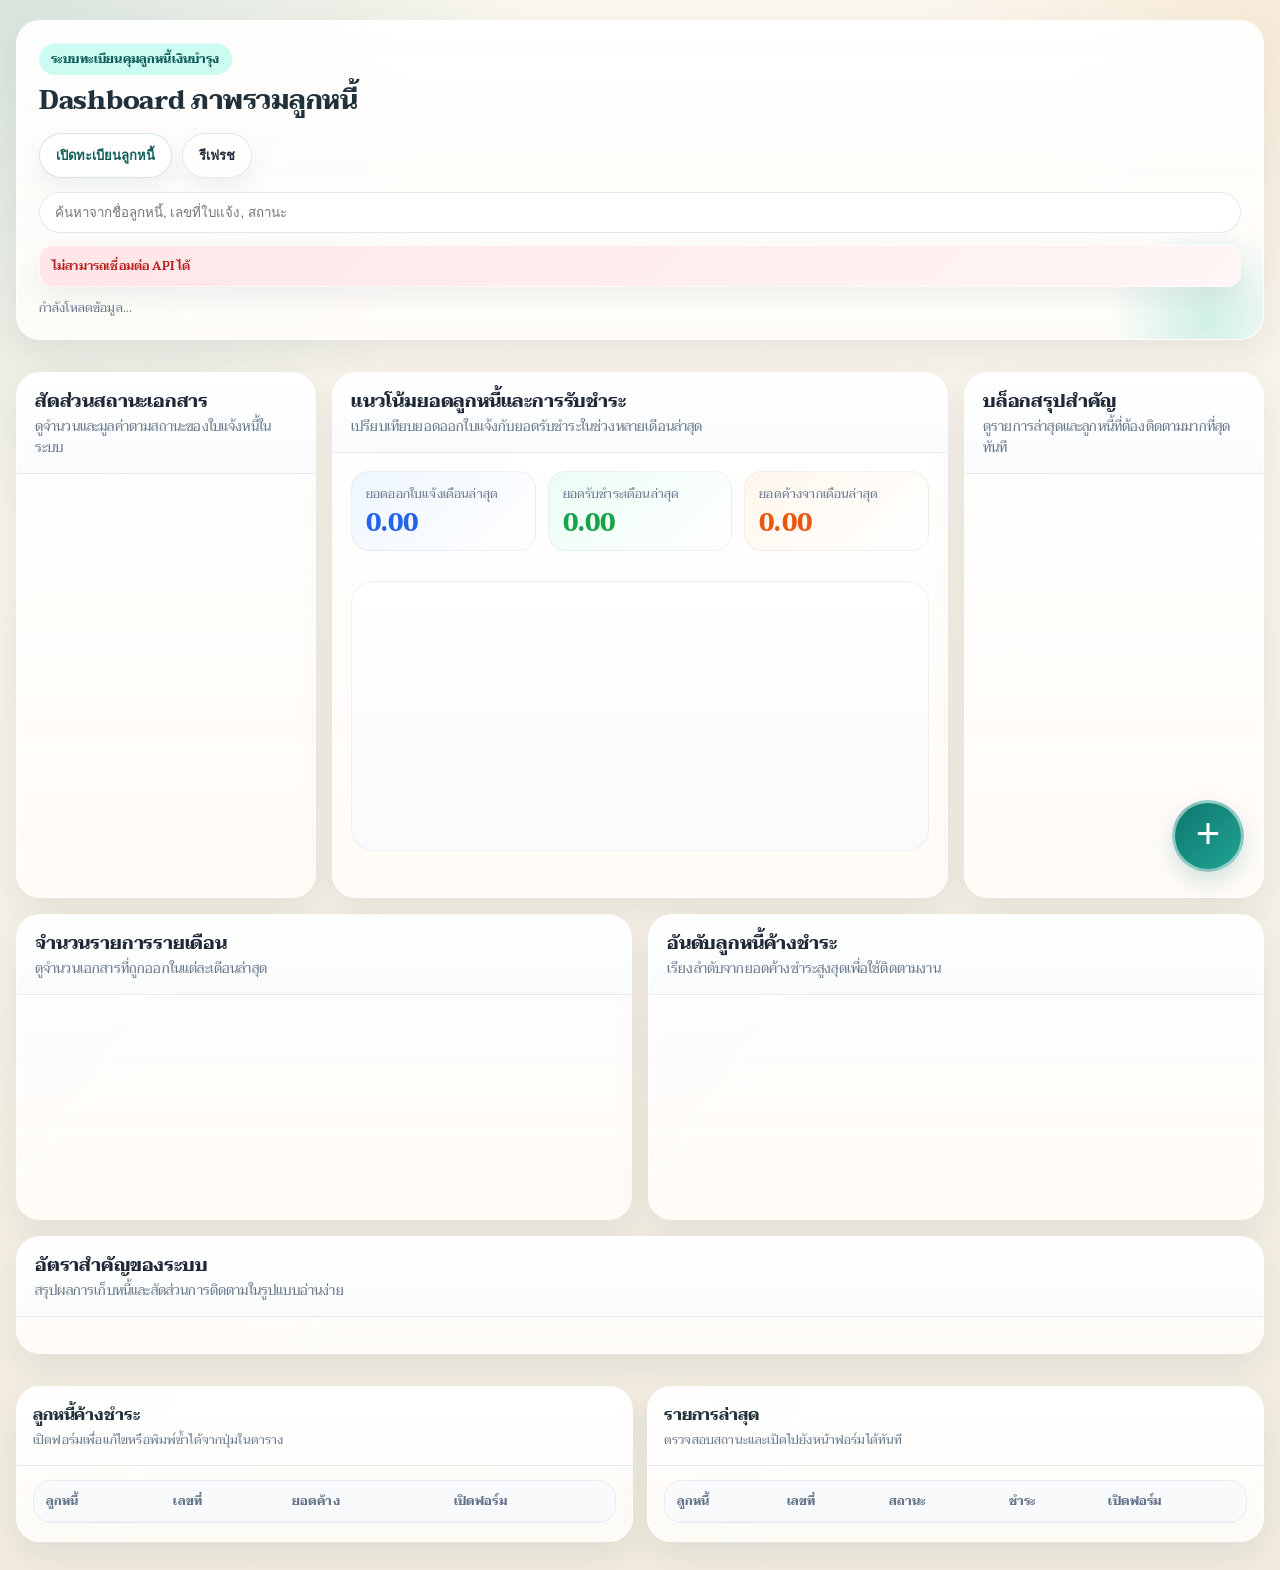
==== Dashboard.html @ 3707b223 "+" ====
<!DOCTYPE html>
<html>
  <head>
    <base target="_top" />
    <style>
      @import url('https://fonts.googleapis.com/css2?family=Taviraj:wght@400;500;600;700&display=swap');

      :root {
        --page-bg: #f6f1e8;
        --surface: rgba(255, 252, 247, 0.95);
        --line: rgba(148, 163, 184, 0.22);
        --text: #1f2937;
        --muted: #64748b;
        --brand: #0f766e;
        --brand-strong: #115e59;
        --brand-soft: #ccfbf1;
        --warn: #c2410c;
        --warn-soft: #ffedd5;
        --ok: #15803d;
        --ok-soft: #dcfce7;
        --danger: #b91c1c;
        --danger-soft: #fee2e2;
        --violet-soft: #ede9fe;
        --shadow: 0 18px 36px rgba(148, 163, 184, 0.16);
      }

      * { box-sizing: border-box; }

      body {
        margin: 0;
        color: var(--text);
        font-family: "Taviraj", serif;
        background:
          radial-gradient(circle at top left, rgba(20, 184, 166, 0.14), transparent 28%),
          radial-gradient(circle at top right, rgba(249, 115, 22, 0.1), transparent 22%),
          linear-gradient(180deg, #f8f5ef 0%, #f4efe6 100%);
      }

      .page {
        padding: 20px 16px 28px;
      }

      .hero,
      .panel,
      .card {
        border-radius: 24px;
        border: 1px solid rgba(255, 255, 255, 0.7);
        background: var(--surface);
        box-shadow: var(--shadow);
      }

      .hero {
        position: relative;
        overflow: hidden;
        padding: 22px;
        background:
          linear-gradient(135deg, rgba(255, 255, 255, 0.94), rgba(247, 250, 252, 0.86)),
          linear-gradient(135deg, rgba(15, 118, 110, 0.08), rgba(194, 65, 12, 0.08));
      }

      .hero::after {
        content: "";
        position: absolute;
        right: -44px;
        bottom: -80px;
        width: 200px;
        height: 200px;
        border-radius: 50%;
        background: radial-gradient(circle, rgba(20, 184, 166, 0.2), transparent 70%);
        pointer-events: none;
      }

      .eyebrow {
        display: inline-flex;
        align-items: center;
        padding: 7px 12px;
        border-radius: 999px;
        background: var(--brand-soft);
        color: var(--brand-strong);
        font-size: 12px;
        font-weight: 700;
      }

      h1 {
        margin: 12px 0 8px;
        font-size: 26px;
        line-height: 1.08;
      }

      .hero p,
      .panel-sub,
      .updated-at,
      .empty,
      .row-sub {
        color: var(--muted);
      }

      .hero p {
        margin: 0;
        max-width: 680px;
        font-size: 13px;
        line-height: 1.6;
      }

      .hero-actions {
        display: flex;
        flex-wrap: wrap;
        gap: 10px;
        margin-top: 18px;
      }

      .button {
        appearance: none;
        border: 0;
        border-radius: 999px;
        padding: 11px 16px;
        font-size: 13px;
        font-weight: 700;
        cursor: pointer;
      }

      .button.primary {
        color: #ffffff;
        background: linear-gradient(135deg, var(--brand), #14b8a6);
      }

      .button.secondary {
        color: var(--brand-strong);
        background: #ffffff;
        border: 1px solid rgba(15, 118, 110, 0.18);
      }

      .button.ghost {
        color: var(--text);
        background: rgba(255, 255, 255, 0.58);
        border: 1px solid rgba(148, 163, 184, 0.24);
      }

      .fab-create {
        position: fixed;
        right: 36px;
        bottom: 28px;
        z-index: 2000;
        width: 72px;
        height: 72px;
        display: inline-flex;
        align-items: center;
        justify-content: center;
        border: 0;
        border-radius: 999px;
        background: linear-gradient(135deg, var(--brand), #14b8a6);
        color: #ffffff;
        box-shadow: 0 20px 36px rgba(15, 118, 110, 0.28);
        cursor: pointer;
        transition: transform 0.16s ease, box-shadow 0.16s ease, opacity 0.16s ease;
      }

      .fab-create:hover {
        transform: translateY(-2px) scale(1.02);
        box-shadow: 0 24px 42px rgba(15, 118, 110, 0.32);
      }

      .fab-create:disabled {
        opacity: 0.6;
        cursor: not-allowed;
        transform: none;
      }

      .fab-create .plus {
        font-size: 42px;
        line-height: 1;
        font-weight: 400;
        transform: translateY(-2px);
      }

      .search {
        width: 100%;
        margin-top: 14px;
        border: 1px solid rgba(148, 163, 184, 0.22);
        border-radius: 999px;
        background: rgba(255, 255, 255, 0.82);
        color: var(--text);
        padding: 12px 15px;
        outline: none;
      }

      .notice,
      .error,
      .updated-at {
        margin-top: 12px;
        font-size: 12px;
      }

      .notice,
      .error {
        display: none;
        padding: 11px 12px;
        border-radius: 14px;
        font-weight: 600;
      }

      .notice {
        background: var(--brand-soft);
        color: var(--brand-strong);
      }

      .error {
        background: var(--danger-soft);
        color: var(--danger);
      }

      .cards {
        display: grid;
        grid-template-columns: repeat(2, minmax(0, 1fr));
        gap: 12px;
        margin-top: 14px;
      }

      .card {
        padding: 14px;
      }

      .dashboard-card {
        position: relative;
        overflow: hidden;
        padding: 18px;
        border: 1px solid rgba(255, 255, 255, 0.76);
        min-height: 148px;
      }

      .dashboard-card > * {
        position: relative;
        z-index: 1;
      }

      .dashboard-card-head {
        display: flex;
        justify-content: space-between;
        align-items: flex-start;
        gap: 12px;
      }

      .dashboard-card-label {
        font-size: 15px;
        font-weight: 700;
        letter-spacing: 0.01em;
        color: #2d4353;
        word-break: break-word;
      }

      .dashboard-card-value {
        margin-top: 10px;
        font-size: 30px;
        font-weight: 700;
        line-height: 1;
      }

      .dashboard-card-note {
        margin-top: 12px;
        font-size: 12px;
        line-height: 1.6;
        color: #5f7283;
        word-break: break-word;
      }

      .dashboard-card-icon,
      .dashboard-meta-icon {
        flex: 0 0 auto;
        display: inline-flex;
        align-items: center;
        justify-content: center;
      }

      .dashboard-card-icon {
        width: auto;
        height: auto;
        border: 0;
        border-radius: 0;
        background: none !important;
        box-shadow: none;
        opacity: 0.96;
      }

      .dashboard-card-icon svg,
      .dashboard-meta-icon svg {
        width: 30px;
        height: 30px;
      }

      .dashboard-card.debt {
        background: linear-gradient(145deg, rgba(232, 241, 255, 0.98), rgba(255, 255, 255, 0.95));
        color: #20313b;
      }

      .dashboard-card.debt .dashboard-card-label,
      .dashboard-card.debt .dashboard-card-note {
        color: #4e6880;
      }

      .dashboard-card.debt .dashboard-card-value,
      .dashboard-card.debt .dashboard-card-icon {
        color: #2563eb;
      }

      .dashboard-card.paid {
        background: linear-gradient(145deg, rgba(219, 252, 231, 0.98), rgba(255, 255, 255, 0.95));
        color: #20313b;
      }

      .dashboard-card.paid .dashboard-card-label,
      .dashboard-card.paid .dashboard-card-note {
        color: #4e6d59;
      }

      .dashboard-card.paid .dashboard-card-value,
      .dashboard-card.paid .dashboard-card-icon {
        color: #16a34a;
      }

      .dashboard-card.outstanding {
        background: linear-gradient(145deg, rgba(255, 237, 213, 0.98), rgba(255, 255, 255, 0.95));
        color: #20313b;
      }

      .dashboard-card.outstanding .dashboard-card-label,
      .dashboard-card.outstanding .dashboard-card-note {
        color: #7a6046;
      }

      .dashboard-card.outstanding .dashboard-card-value,
      .dashboard-card.outstanding .dashboard-card-icon {
        color: #ea580c;
      }

      .dashboard-card.usage {
        background: linear-gradient(145deg, rgba(237, 233, 254, 0.98), rgba(255, 255, 255, 0.95));
        color: #20313b;
      }

      .dashboard-card.usage .dashboard-card-label,
      .dashboard-card.usage .dashboard-card-note {
        color: #645d88;
      }

      .dashboard-card.usage .dashboard-card-value,
      .dashboard-card.usage .dashboard-card-icon {
        color: #7c3aed;
      }

      .label {
        font-size: 12px;
        color: var(--muted);
      }

      .value {
        margin-top: 8px;
        font-size: 21px;
        font-weight: 700;
      }

      .panel {
        margin-top: 14px;
        overflow: hidden;
      }

      .panel-header {
        display: flex;
        justify-content: space-between;
        align-items: flex-start;
        gap: 12px;
        padding: 16px;
        border-bottom: 1px solid var(--line);
        background: rgba(255, 255, 255, 0.55);
      }

      .panel-header > div {
        min-width: 0;
      }

      .panel-title {
        font-size: 16px;
        font-weight: 700;
      }

      .panel-sub {
        margin-top: 4px;
        font-size: 12px;
      }

      .panel-body {
        padding: 14px 16px 18px;
      }

      .progress-rail {
        height: 14px;
        border-radius: 999px;
        overflow: hidden;
        background: #e7e5e4;
        margin-top: 14px;
      }

      .progress-fill {
        height: 100%;
        border-radius: 999px;
        background: linear-gradient(135deg, var(--brand), #34d399);
      }

      .meta-grid {
        display: grid;
        grid-template-columns: repeat(3, minmax(0, 1fr));
        gap: 10px;
        margin-top: 14px;
      }

      .meta-pill {
        padding: 12px;
        border-radius: 16px;
        border: 1px solid var(--line);
        background: #ffffff;
      }

      .dashboard-meta-pill {
        display: flex;
        align-items: center;
        gap: 12px;
        min-height: 92px;
        background: linear-gradient(180deg, rgba(255, 255, 255, 0.96), rgba(248, 250, 252, 0.92));
      }

      .dashboard-meta-pill.pending {
        background: linear-gradient(135deg, #fff7ed, #ffedd5);
        border-color: rgba(249, 115, 22, 0.16);
      }

      .dashboard-meta-pill.pending .dashboard-meta-icon {
        background: rgba(249, 115, 22, 0.14);
        color: #c2410c;
      }

      .dashboard-meta-pill.paid {
        background: linear-gradient(135deg, #ecfdf5, #d1fae5);
        border-color: rgba(16, 185, 129, 0.16);
      }

      .dashboard-meta-pill.paid .dashboard-meta-icon {
        background: rgba(16, 185, 129, 0.14);
        color: #047857;
      }

      .dashboard-meta-pill.cancelled {
        background: linear-gradient(135deg, #fff1f2, #ffe4e6);
        border-color: rgba(244, 63, 94, 0.16);
      }

      .dashboard-meta-pill.cancelled .dashboard-meta-icon {
        background: rgba(244, 63, 94, 0.14);
        color: #be123c;
      }

      .meta-pill .name {
        font-size: 12px;
        color: var(--muted);
      }

      .meta-pill .num {
        margin-top: 6px;
        font-size: 18px;
        font-weight: 700;
      }

      .dashboard-shell {
        display: grid;
        grid-template-columns: repeat(8, minmax(0, 1fr));
        grid-template-areas:
          "status status trend trend trend trend highlight highlight"
          "monthly monthly monthly monthly ranking ranking ranking ranking"
          "metrics metrics metrics metrics metrics metrics metrics metrics";
        gap: 16px;
        margin-top: 18px;
        align-items: stretch;
      }

      .dashboard-panel {
        display: flex;
        flex-direction: column;
        min-height: 100%;
        margin-top: 0;
        border-color: rgba(220, 229, 239, 0.95);
        background:
          linear-gradient(180deg, rgba(255, 255, 255, 0.97), rgba(247, 250, 252, 0.94)),
          linear-gradient(135deg, rgba(15, 118, 110, 0.05), rgba(37, 99, 235, 0.03));
        box-shadow: 0 18px 42px rgba(148, 163, 184, 0.12);
      }

      .panel-status { grid-area: status; }
      .panel-monthly { grid-area: monthly; }
      .panel-trend { grid-area: trend; }
      .panel-metrics { grid-area: metrics; }
      .panel-highlight { grid-area: highlight; }
      .panel-ranking { grid-area: ranking; }

      .dashboard-panel .panel-header {
        padding: 18px 18px 14px;
        background: linear-gradient(180deg, rgba(255, 255, 255, 0.88), rgba(248, 250, 252, 0.74));
      }

      .dashboard-panel .panel-title {
        font-size: 18px;
        line-height: 1.22;
        color: var(--text);
        overflow-wrap: anywhere;
      }

      .dashboard-panel .panel-sub {
        max-width: 44ch;
        font-size: 13px;
        line-height: 1.6;
        color: var(--muted);
        overflow-wrap: anywhere;
      }

      .dashboard-panel .panel-body {
        padding: 18px;
        display: flex;
        flex-direction: column;
        flex: 1 1 auto;
        gap: 14px;
        min-height: 0;
      }

      .compact-panel .panel-body {
        padding: 14px;
        min-height: 0;
      }

      .trend-panel .panel-body {
        min-height: 100%;
      }

      .tables-grid {
        display: grid;
        grid-template-columns: repeat(auto-fit, minmax(340px, 1fr));
        gap: 14px;
        margin-top: 18px;
        align-items: start;
      }

      .donut-layout {
        display: grid;
        grid-template-columns: minmax(150px, 170px) 1fr;
        gap: 14px;
        align-items: start;
        flex: 0 0 auto;
      }

      .panel-status .panel-body {
        justify-content: space-between;
      }

      .panel-status .donut-layout {
        grid-template-columns: 1fr;
        grid-template-rows: auto auto;
        justify-items: stretch;
        align-content: start;
        height: 100%;
      }

      .donut-layout.single-empty {
        grid-template-columns: 1fr;
      }

      .legend-list.is-empty {
        display: none;
      }

      .donut-wrap {
        display: flex;
        justify-content: center;
        align-items: center;
      }

      .panel-status .donut-wrap {
        padding: 6px 0 2px;
      }

      .donut-ring {
        width: 158px;
        height: 158px;
        border-radius: 50%;
        padding: 18px;
        display: flex;
        align-items: center;
        justify-content: center;
        box-shadow: inset 0 0 0 1px rgba(148, 163, 184, 0.08);
      }

      .donut-hole {
        width: 100%;
        height: 100%;
        border-radius: 50%;
        background: rgba(255, 255, 255, 0.94);
        display: flex;
        flex-direction: column;
        align-items: center;
        justify-content: center;
        text-align: center;
      }

      .donut-value {
        font-size: 28px;
        font-weight: 700;
        line-height: 1;
      }

      .donut-caption {
        margin-top: 6px;
        font-size: 12px;
        color: var(--muted);
      }

      .legend-list {
        display: flex;
        flex-direction: column;
        gap: 10px;
        min-height: 0;
        width: 100%;
      }

      .panel-status .legend-list {
        display: grid;
        grid-template-columns: repeat(2, minmax(0, 1fr));
        gap: 12px;
        align-content: start;
      }

      .legend-item {
        display: grid;
        grid-template-columns: auto minmax(0, 1fr) auto;
        gap: 10px;
        align-items: center;
        padding: 10px 12px;
        border-radius: 16px;
        background: rgba(255, 255, 255, 0.74);
        border: 1px solid rgba(148, 163, 184, 0.14);
      }

      .legend-item > div {
        min-width: 0;
      }

      .panel-status .legend-item:last-child:nth-child(odd) {
        grid-column: 1 / -1;
      }

      .legend-dot {
        width: 12px;
        height: 12px;
        border-radius: 50%;
      }

      .legend-name {
        font-size: 13px;
        font-weight: 700;
        line-height: 1.4;
        overflow-wrap: anywhere;
      }

      .legend-meta {
        font-size: 11px;
        color: var(--muted);
        line-height: 1.5;
        overflow-wrap: anywhere;
      }

      .legend-value {
        text-align: right;
      }

      .legend-count {
        font-size: 16px;
        font-weight: 700;
      }

      .legend-amount {
        font-size: 11px;
        color: var(--muted);
      }

      .mini-bars {
        display: grid;
        grid-template-columns: repeat(6, minmax(0, 1fr));
        gap: 10px;
        align-items: end;
        min-height: 196px;
        flex: 0 0 auto;
        width: 100%;
        padding: 8px 2px 14px;
      }

      .mini-bar-item {
        display: flex;
        flex-direction: column;
        align-items: center;
        justify-content: flex-end;
        gap: 8px;
        min-width: 0;
      }

      .mini-bar-value {
        font-size: 11px;
        font-weight: 700;
        color: var(--brand-strong);
      }

      .mini-bar-track {
        position: relative;
        width: 100%;
        max-width: 42px;
        height: 122px;
        border-radius: 999px;
        background: linear-gradient(180deg, #eff6ff, #e2e8f0);
        overflow: hidden;
      }

      .mini-bar-fill {
        position: absolute;
        left: 0;
        right: 0;
        bottom: 0;
        border-radius: 999px;
        background: linear-gradient(180deg, #38bdf8, #2563eb);
      }

      .mini-bar-label {
        font-size: 11px;
        color: var(--muted);
        line-height: 1.35;
        text-align: center;
        white-space: normal;
        overflow-wrap: anywhere;
      }

      .trend-summary {
        display: grid;
        grid-template-columns: repeat(auto-fit, minmax(180px, 1fr));
        gap: 12px;
      }

      .trend-summary-card {
        padding: 14px;
        border-radius: 18px;
        border: 1px solid rgba(148, 163, 184, 0.14);
        background: rgba(255, 255, 255, 0.76);
      }

      .trend-summary-label {
        font-size: 12px;
        color: var(--muted);
        line-height: 1.45;
        overflow-wrap: anywhere;
      }

      .trend-summary-value {
        margin-top: 8px;
        font-size: 24px;
        font-weight: 700;
        line-height: 1.05;
      }

      .trend-summary-card.tone-debt { background: linear-gradient(135deg, #eff6ff, #ffffff); }
      .trend-summary-card.tone-paid { background: linear-gradient(135deg, #ecfdf5, #ffffff); }
      .trend-summary-card.tone-outstanding { background: linear-gradient(135deg, #fff7ed, #ffffff); }
      .trend-summary-card.tone-debt .trend-summary-value { color: #2563eb; }
      .trend-summary-card.tone-paid .trend-summary-value { color: #16a34a; }
      .trend-summary-card.tone-outstanding .trend-summary-value { color: #ea580c; }

      .trend-chart {
        margin-top: 16px;
        min-height: 270px;
        border-radius: 22px;
        border: 1px solid rgba(148, 163, 184, 0.14);
        background: linear-gradient(180deg, rgba(255, 255, 255, 0.92), rgba(248, 250, 252, 0.92));
        overflow: hidden;
        flex: 0 0 auto;
      }

      .trend-chart svg {
        display: block;
        width: 100%;
        height: 100%;
      }

      .trend-strip {
        display: grid;
        grid-template-columns: repeat(auto-fit, minmax(140px, 1fr));
        gap: 10px;
        margin-top: 14px;
        min-height: 0;
      }

      .trend-month-card {
        padding: 12px;
        border-radius: 16px;
        background: rgba(255, 255, 255, 0.78);
        border: 1px solid rgba(148, 163, 184, 0.12);
      }

      .trend-month-label {
        font-size: 11px;
        color: var(--muted);
        line-height: 1.4;
        overflow-wrap: anywhere;
      }

      .trend-month-value {
        margin-top: 7px;
        font-size: 18px;
        font-weight: 700;
      }

      .trend-month-meta {
        margin-top: 6px;
        font-size: 11px;
        color: var(--muted);
        line-height: 1.5;
        overflow-wrap: anywhere;
      }

      .ring-grid {
        display: grid;
        grid-template-columns: repeat(auto-fit, minmax(190px, 1fr));
        gap: 12px;
        flex: 0 0 auto;
        width: 100%;
      }

      .ring-card {
        padding: 16px 14px;
        border-radius: 22px;
        border: 1px solid rgba(148, 163, 184, 0.14);
        background: rgba(255, 255, 255, 0.76);
        text-align: center;
      }

      .ring-visual {
        width: 114px;
        height: 114px;
        border-radius: 50%;
        padding: 12px;
        margin: 0 auto;
        display: flex;
        align-items: center;
        justify-content: center;
      }

      .ring-hole {
        width: 100%;
        height: 100%;
        border-radius: 50%;
        background: rgba(255, 255, 255, 0.94);
        display: flex;
        flex-direction: column;
        align-items: center;
        justify-content: center;
      }

      .ring-value {
        font-size: 28px;
        font-weight: 700;
        line-height: 1;
      }

      .ring-label {
        margin-top: 12px;
        font-size: 14px;
        font-weight: 700;
        line-height: 1.45;
        overflow-wrap: anywhere;
      }

      .ring-meta {
        margin-top: 6px;
        font-size: 12px;
        color: var(--muted);
        line-height: 1.6;
        overflow-wrap: anywhere;
      }

      .highlight-stack {
        display: flex;
        flex-direction: column;
        gap: 12px;
        min-height: 0;
        flex: 1 1 auto;
        width: 100%;
      }

      .highlight-block {
        padding: 14px;
        border-radius: 20px;
        border: 1px solid rgba(148, 163, 184, 0.14);
        background: rgba(255, 255, 255, 0.78);
      }

      .highlight-block.latest {
        background: linear-gradient(135deg, #eff6ff, #ffffff);
      }

      .highlight-block.alert {
        background: linear-gradient(135deg, #fff7ed, #ffffff);
      }

      .highlight-tag {
        display: inline-flex;
        align-items: center;
        padding: 6px 10px;
        border-radius: 999px;
        font-size: 11px;
        font-weight: 700;
      }

      .highlight-block.latest .highlight-tag {
        background: #dbeafe;
        color: #1d4ed8;
      }

      .highlight-block.alert .highlight-tag {
        background: #ffedd5;
        color: #c2410c;
      }

      .highlight-title {
        margin-top: 10px;
        font-size: 20px;
        font-weight: 700;
        line-height: 1.15;
        overflow-wrap: anywhere;
      }

      .highlight-sub {
        margin-top: 6px;
        font-size: 13px;
        color: var(--muted);
        line-height: 1.6;
        overflow-wrap: anywhere;
      }

      .highlight-meta-row {
        display: grid;
        grid-template-columns: repeat(2, minmax(0, 1fr));
        gap: 10px;
        margin-top: 12px;
      }

      .highlight-metric {
        padding: 10px 12px;
        border-radius: 16px;
        background: rgba(255, 255, 255, 0.84);
      }

      .highlight-metric .label {
        font-size: 11px;
      }

      .highlight-metric .value {
        margin-top: 5px;
        font-size: 16px;
      }

      .highlight-actions {
        margin-top: 12px;
      }

      .highlight-actions .action-link {
        width: 100%;
      }

      .ranking-list {
        display: flex;
        flex-direction: column;
        gap: 12px;
        min-height: 0;
        flex: 1 1 auto;
        width: 100%;
      }

      .dashboard-empty {
        display: flex;
        flex-direction: column;
        justify-content: center;
        align-items: center;
        gap: 8px;
        width: 100%;
        min-height: 180px;
        height: 100%;
        flex: 1 1 auto;
        padding: 24px 22px;
        border-radius: 22px;
        border: 1px solid rgba(226, 232, 240, 0.9);
        background:
          linear-gradient(180deg, rgba(255, 255, 255, 0.96), rgba(244, 247, 251, 0.92)),
          linear-gradient(135deg, rgba(15, 118, 110, 0.03), rgba(37, 99, 235, 0.02));
        box-shadow: inset 0 0 0 1px rgba(255, 255, 255, 0.7);
        text-align: center;
      }

      .dashboard-empty-icon {
        width: 58px;
        height: 58px;
        display: inline-flex;
        align-items: center;
        justify-content: center;
        border-radius: 18px;
        background: linear-gradient(135deg, rgba(15, 118, 110, 0.12), rgba(20, 184, 166, 0.18));
        color: var(--brand-strong);
      }

      .dashboard-empty-icon svg {
        width: 28px;
        height: 28px;
      }

      .dashboard-empty-title {
        font-size: 16px;
        font-weight: 700;
        color: var(--text);
      }

      .dashboard-empty-sub {
        max-width: 440px;
        font-size: 12px;
        line-height: 1.7;
        color: var(--muted);
        word-break: break-word;
      }

      .dashboard-empty .action-link {
        display: none;
      }

      .mini-bars > .dashboard-empty,
      .trend-strip > .dashboard-empty,
      .trend-chart > .dashboard-empty,
      .ring-grid > .dashboard-empty,
      .legend-list > .dashboard-empty {
        grid-column: 1 / -1;
      }

      .highlight-stack > .dashboard-empty,
      .ranking-list > .dashboard-empty {
        flex: 1 1 auto;
      }

      .ranking-item {
        padding: 12px;
        border-radius: 18px;
        border: 1px solid rgba(148, 163, 184, 0.14);
        background: rgba(255, 255, 255, 0.78);
      }

      .ranking-head {
        display: flex;
        justify-content: space-between;
        gap: 10px;
        align-items: baseline;
      }

      .ranking-name {
        font-size: 14px;
        font-weight: 700;
        line-height: 1.45;
        overflow-wrap: anywhere;
      }

      .ranking-amount {
        font-size: 14px;
        font-weight: 700;
        color: #ea580c;
      }

      .ranking-meta {
        margin-top: 5px;
        font-size: 11px;
        color: var(--muted);
        line-height: 1.55;
        overflow-wrap: anywhere;
      }

      .ranking-bar {
        margin-top: 10px;
        height: 10px;
        border-radius: 999px;
        background: #e2e8f0;
        overflow: hidden;
      }

      .ranking-fill {
        height: 100%;
        border-radius: 999px;
        background: linear-gradient(135deg, #38bdf8, #2563eb);
      }

      .table-wrap {
        overflow: auto;
        border: 1px solid var(--line);
        border-radius: 18px;
        background: #ffffff;
      }

      table {
        width: 100%;
        border-collapse: collapse;
      }

      th,
      td {
        padding: 11px 12px;
        border-bottom: 1px solid rgba(148, 163, 184, 0.14);
        text-align: left;
        vertical-align: top;
        font-size: 13px;
      }

      th {
        background: #fbfaf8;
        color: var(--muted);
        font-size: 12px;
      }

      .row-title {
        font-weight: 700;
      }

      .chip {
        display: inline-flex;
        align-items: center;
        padding: 6px 10px;
        border-radius: 999px;
        font-size: 12px;
        font-weight: 700;
      }

      .chip.pending { background: var(--warn-soft); color: var(--warn); }
      .chip.paid { background: var(--ok-soft); color: var(--ok); }
      .chip.cancelled { background: var(--danger-soft); color: var(--danger); }

      .action-link {
        border: 1px solid rgba(15, 118, 110, 0.18);
        background: #ffffff;
        color: var(--brand-strong);
        border-radius: 999px;
        padding: 8px 11px;
        font-weight: 700;
        cursor: pointer;
      }

      .empty {
        padding: 18px 0 6px;
        text-align: center;
      }

      .loading {
        opacity: 0.7;
        pointer-events: none;
      }

      html {
        scroll-behavior: smooth;
      }

      body {
        overflow-x: hidden;
      }

      .page,
      #app {
        opacity: 0;
        transform: translateY(10px);
        transition:
          opacity 0.26s ease,
          transform 0.3s ease;
      }

      body.page-ready .page,
      body.page-ready #app {
        opacity: 1;
        transform: none;
      }

      body.page-leaving .page,
      body.page-leaving #app {
        opacity: 0;
        transform: translateY(8px);
        pointer-events: none;
      }

      .button,
      .fab-create,
      .action-link,
      .search {
        transition:
          transform 0.14s ease,
          box-shadow 0.14s ease,
          border-color 0.14s ease,
          background 0.14s ease,
          opacity 0.14s ease;
      }

      body.is-busy .button,
      body.is-busy .fab-create,
      body.is-busy .action-link,
      body.is-busy button {
        cursor: progress !important;
      }

      @media (prefers-reduced-motion: reduce) {
        html {
          scroll-behavior: auto;
        }

        .page,
        #app,
        .button,
        .fab-create,
        .action-link,
        .chip {
          transition: none !important;
          transform: none !important;
        }
      }

      @media (max-width: 720px) {
        .cards,
        .meta-grid,
        .tables-grid,
        .ring-grid,
        .trend-summary,
        .trend-strip {
          grid-template-columns: 1fr;
        }

        .mini-bars {
          grid-template-columns: repeat(3, minmax(0, 1fr));
          gap: 12px;
          padding: 8px 0 10px;
        }

        .donut-layout,
        .highlight-meta-row {
          grid-template-columns: 1fr;
        }

        .donut-layout {
          display: flex;
          flex-direction: column;
          align-items: stretch;
        }

        .panel-status .donut-layout {
          display: grid;
          grid-template-columns: 1fr;
        }

        .donut-ring {
          width: 170px;
          height: 170px;
          margin: 0 auto;
        }

        .legend-list {
          gap: 12px;
        }

        .legend-item {
          padding: 12px 14px;
        }

        .panel-status .legend-list {
          grid-template-columns: repeat(2, minmax(0, 1fr));
        }

        .trend-chart {
          min-height: 236px;
        }

        .mini-bar-track {
          max-width: 40px;
          height: 104px;
        }

        .mini-bar-label {
          font-size: 10px;
        }

        .dashboard-panel .panel-header {
          padding: 16px 16px 14px;
        }

        .dashboard-panel .panel-body,
        .compact-panel .panel-body {
          padding: 16px;
        }

        .dashboard-empty {
          min-height: 198px;
          padding: 20px 18px;
        }

        .dashboard-shell {
          grid-template-columns: 1fr;
          grid-template-areas:
            "status"
            "monthly"
            "trend"
            "highlight"
            "ranking"
            "metrics";
        }

        .fab-create {
          right: 26px;
          bottom: 24px;
          width: 64px;
          height: 64px;
        }

        .fab-create .plus {
          font-size: 38px;
        }
      }

      @media (max-width: 480px) {
        .panel-status .legend-list {
          grid-template-columns: 1fr;
        }

        .panel-status .legend-item:last-child:nth-child(odd) {
          grid-column: auto;
        }
      }

      @media (max-width: 1120px) {
        .dashboard-shell {
          grid-template-columns: 1fr;
          grid-template-areas:
            "status"
            "monthly"
            "trend"
            "highlight"
            "ranking"
            "metrics";
        }

        .tables-grid {
          grid-template-columns: 1fr;
        }
      }
    </style>
    <script>
      (function bootstrapStaticAssets() {
        window.APP_STATIC_CONFIG = window.APP_STATIC_CONFIG || {};
        window.__staticConfigReady = Promise.resolve();

        const host = window.location.hostname || '';
        const isAppsScriptHost = host.includes('script.google');
        if (isAppsScriptHost) {
          return;
        }

        const themeLink = document.createElement('link');
        themeLink.rel = 'stylesheet';
        themeLink.href = 'site.css';
        document.head.appendChild(themeLink);

        window.__staticConfigReady = new Promise((resolve) => {
          const configScript = document.createElement('script');
          configScript.src = 'config.js';
          configScript.onload = resolve;
          configScript.onerror = resolve;
          document.head.appendChild(configScript);
        });
      })();
    </script>
  </head>
  <body>
    <div class="page" id="app">
      <section class="hero">
        <div class="eyebrow">ระบบทะเบียนคุมลูกหนี้เงินบำรุง</div>
        <h1>Dashboard ภาพรวมลูกหนี้</h1>

        <div class="hero-actions">
          <button class="button secondary" onclick="openLedgerSheet()">เปิดทะเบียนลูกหนี้</button>
          <button class="button ghost" onclick="refreshData()">รีเฟรช</button>
        </div>

        <input
          id="searchInput"
          class="search"
          type="text"
          placeholder="ค้นหาจากชื่อลูกหนี้, เลขที่ใบแจ้ง, สถานะ"
          oninput="handleSearch(event)"
        />

        <div class="notice" id="noticeBox"></div>
        <div class="error" id="errorBox"></div>
        <div class="updated-at" id="updatedAt">กำลังโหลดข้อมูล...</div>
      </section>

      <section class="cards" id="cards"></section>

      <section class="dashboard-shell">
        <section class="panel dashboard-panel compact-panel panel-status">
          <div class="panel-header">
            <div>
              <div class="panel-title">สัดส่วนสถานะเอกสาร</div>
              <div class="panel-sub">ดูจำนวนและมูลค่าตามสถานะของใบแจ้งหนี้ในระบบ</div>
            </div>
          </div>
          <div class="panel-body">
            <div class="donut-layout">
              <div id="statusDonut" class="donut-wrap"></div>
              <div id="statusLegend" class="legend-list"></div>
            </div>
          </div>
        </section>

        <section class="panel dashboard-panel compact-panel panel-monthly">
          <div class="panel-header">
            <div>
              <div class="panel-title">จำนวนรายการรายเดือน</div>
              <div class="panel-sub">ดูจำนวนเอกสารที่ถูกออกในแต่ละเดือนล่าสุด</div>
            </div>
          </div>
          <div class="panel-body">
            <div id="miniBars" class="mini-bars"></div>
          </div>
        </section>

        <section class="panel dashboard-panel trend-panel panel-trend">
          <div class="panel-header">
            <div>
              <div class="panel-title">แนวโน้มยอดลูกหนี้และการรับชำระ</div>
              <div class="panel-sub">เปรียบเทียบยอดออกใบแจ้งกับยอดรับชำระในช่วงหลายเดือนล่าสุด</div>
            </div>
          </div>
          <div class="panel-body">
            <div class="trend-summary">
              <div class="trend-summary-card tone-debt">
                <div class="trend-summary-label">ยอดออกใบแจ้งเดือนล่าสุด</div>
                <div class="trend-summary-value" id="trendIssuedValue">0.00</div>
              </div>
              <div class="trend-summary-card tone-paid">
                <div class="trend-summary-label">ยอดรับชำระเดือนล่าสุด</div>
                <div class="trend-summary-value" id="trendPaidValue">0.00</div>
              </div>
              <div class="trend-summary-card tone-outstanding">
                <div class="trend-summary-label">ยอดค้างจากเดือนล่าสุด</div>
                <div class="trend-summary-value" id="trendOutstandingValue">0.00</div>
              </div>
            </div>
            <div id="trendChart" class="trend-chart"></div>
            <div id="trendStrip" class="trend-strip"></div>
          </div>
        </section>

        <section class="panel dashboard-panel compact-panel panel-highlight">
          <div class="panel-header">
            <div>
              <div class="panel-title">บล็อกสรุปสำคัญ</div>
              <div class="panel-sub">ดูรายการล่าสุดและลูกหนี้ที่ต้องติดตามมากที่สุดทันที</div>
            </div>
          </div>
          <div class="panel-body">
            <div id="highlightCard" class="highlight-stack"></div>
          </div>
        </section>

        <section class="panel dashboard-panel compact-panel panel-ranking">
          <div class="panel-header">
            <div>
              <div class="panel-title">อันดับลูกหนี้ค้างชำระ</div>
              <div class="panel-sub">เรียงลำดับจากยอดค้างชำระสูงสุดเพื่อใช้ติดตามงาน</div>
            </div>
          </div>
          <div class="panel-body">
            <div id="rankingList" class="ranking-list"></div>
          </div>
        </section>

        <section class="panel dashboard-panel panel-metrics">
          <div class="panel-header">
            <div>
              <div class="panel-title">อัตราสำคัญของระบบ</div>
              <div class="panel-sub">สรุปผลการเก็บหนี้และสัดส่วนการติดตามในรูปแบบอ่านง่าย</div>
            </div>
          </div>
          <div class="panel-body">
            <div id="ringGrid" class="ring-grid"></div>
          </div>
        </section>
      </section>

      <section class="tables-grid">
        <section class="panel">
          <div class="panel-header">
            <div>
              <div class="panel-title">ลูกหนี้ค้างชำระ</div>
              <div class="panel-sub">เปิดฟอร์มเพื่อแก้ไขหรือพิมพ์ซ้ำได้จากปุ่มในตาราง</div>
            </div>
          </div>
          <div class="panel-body">
            <div class="table-wrap">
              <table>
                <thead>
                  <tr>
                    <th>ลูกหนี้</th>
                    <th>เลขที่</th>
                    <th>ยอดค้าง</th>
                    <th>เปิดฟอร์ม</th>
                  </tr>
                </thead>
                <tbody id="outstandingBody"></tbody>
              </table>
            </div>
          </div>
        </section>

        <section class="panel">
          <div class="panel-header">
            <div>
              <div class="panel-title">รายการล่าสุด</div>
              <div class="panel-sub">ตรวจสอบสถานะและเปิดไปยังหน้าฟอร์มได้ทันที</div>
            </div>
          </div>
          <div class="panel-body">
            <div class="table-wrap">
              <table>
                <thead>
                  <tr>
                    <th>ลูกหนี้</th>
                    <th>เลขที่</th>
                    <th>สถานะ</th>
                    <th>ชำระ</th>
                    <th>เปิดฟอร์ม</th>
                  </tr>
                </thead>
                <tbody id="recentBody"></tbody>
              </table>
            </div>
          </div>
        </section>
      </section>

    </div>

    <button
      id="createFab"
      class="fab-create"
      type="button"
      title="เพิ่มใบแจ้งหนี้"
      aria-label="เพิ่มใบแจ้งหนี้"
      onclick="openCreateForm()"
    >
      <span class="plus">+</span>
    </button>

    <script>
      let searchTimer = null;
      let appLinks = {};

      function formatMoney(value) {
        return Number(value || 0).toLocaleString('th-TH', {
          minimumFractionDigits: 2,
          maximumFractionDigits: 2
        });
      }

      function statusClass(status) {
        if (status === 'ชำระแล้ว') return 'paid';
        if (status === 'ยกเลิกใบแจ้งหนี้') return 'cancelled';
        return 'pending';
      }

      function setLoading(loading) {
        document.getElementById('app').classList.toggle('loading', loading);
        document.body.classList.toggle('is-busy', loading);
        document.getElementById('createFab').disabled = loading;
      }

      function showError(message) {
        const box = document.getElementById('errorBox');
        box.textContent = message;
        box.style.display = 'block';
      }

      function clearError() {
        const box = document.getElementById('errorBox');
        box.textContent = '';
        box.style.display = 'none';
      }

      function showNotice(message) {
        const box = document.getElementById('noticeBox');
        box.textContent = message;
        box.style.display = 'block';
      }

      function clearNotice() {
        const box = document.getElementById('noticeBox');
        box.textContent = '';
        box.style.display = 'none';
      }

      function isAppsScriptRuntime() {
        return Boolean(window.google && google.script && google.script.run);
      }

      function getQueryParam(name) {
        const params = new URLSearchParams(window.location.search);
        return params.get(name) || '';
      }

      function readStoredApiBase() {
        try {
          return window.localStorage.getItem('debtor_api_base') || '';
        } catch (error) {
          return '';
        }
      }

      function writeStoredApiBase(value) {
        try {
          window.localStorage.setItem('debtor_api_base', value);
        } catch (error) {
          console.warn(error);
        }
      }

      async function waitStaticConfigReady() {
        if (window.__staticConfigReady) {
          await window.__staticConfigReady;
        }
      }

      function normalizeApiBase(value) {
        const raw = String(value || '').trim();
        if (!raw || raw.includes('PASTE_YOUR_DEPLOYMENT_ID')) {
          return '';
        }

        try {
          const url = new URL(raw, window.location.href);
          url.searchParams.set('mode', 'api');
          url.hash = '';
          return url.toString();
        } catch (error) {
          return '';
        }
      }

      function getConfigApiBaseUrl() {
        const configValue = normalizeApiBase(window.APP_STATIC_CONFIG && window.APP_STATIC_CONFIG.apiBase);
        if (configValue) {
          writeStoredApiBase(configValue);
          return configValue;
        }
        return '';
      }

      function getApiBaseUrl() {
        const queryValue = normalizeApiBase(getQueryParam('apiBase'));
        if (queryValue) {
          writeStoredApiBase(queryValue);
          return queryValue;
        }

        const configValue = getConfigApiBaseUrl();
        if (configValue) {
          return configValue;
        }

        const storedValue = normalizeApiBase(readStoredApiBase());
        if (storedValue) {
          return storedValue;
        }

        return '';
      }

      function ensureApiBaseUrl() {
        const existing = getApiBaseUrl();
        if (existing) {
          return existing;
        }

        const input = window.prompt(
          'กรอกลิงก์ /exec ของ Apps Script Web App สำหรับเชื่อมกับระบบ เช่น https://script.google.com/macros/s/.../exec'
        );
        const normalized = normalizeApiBase(input);
        if (!normalized) {
          throw new Error('ยังไม่ได้ตั้งค่า API URL สำหรับใช้งานหน้าเว็บบน GitHub');
        }

        writeStoredApiBase(normalized);
        return normalized;
      }

      function buildApiUrl(action, params) {
        const url = new URL(ensureApiBaseUrl());
        url.searchParams.set('mode', 'api');
        if (action) {
          url.searchParams.set('action', action);
        }

        Object.keys(params || {}).forEach((key) => {
          const value = params[key];
          if (value === '' || value === null || typeof value === 'undefined') {
            return;
          }
          url.searchParams.set(key, String(value));
        });

        return url.toString();
      }

      function buildStaticPageUrl(fileName, params) {
        const url = new URL(fileName, window.location.href);
        const apiBase = getApiBaseUrl();
        if (apiBase) {
          url.searchParams.set('apiBase', apiBase);
        }

        Object.keys(params || {}).forEach((key) => {
          const value = params[key];
          if (value === '' || value === null || typeof value === 'undefined') {
            return;
          }
          url.searchParams.set(key, String(value));
        });

        return url.toString();
      }

      function buildFormPageUrl() {
        return isAppsScriptRuntime() ? appLinks.formUrl : buildStaticPageUrl('InvoiceForm.html');
      }

      function buildDetailPageUrl(recordId) {
        return isAppsScriptRuntime()
          ? `${appLinks.detailUrl}${appLinks.detailUrl.includes('?') ? '&' : '?'}recordId=${encodeURIComponent(recordId)}`
          : buildStaticPageUrl('DocumentDetail.html', { recordId });
      }

      function parseApiPayload(text) {
        try {
          return JSON.parse(text);
        } catch (error) {
          throw new Error('API ตอบกลับไม่ถูกต้อง');
        }
      }

      async function apiGetViaFetch(url) {
        const response = await fetch(url, {
          method: 'GET',
          credentials: 'omit'
        });
        const payload = parseApiPayload(await response.text());
        if (!response.ok || !payload.ok) {
          throw new Error((payload.error && payload.error.message) || 'ไม่สามารถอ่านข้อมูลจาก API ได้');
        }
        return payload.data;
      }

      function apiGetViaJsonp(url) {
        return new Promise((resolve, reject) => {
          const callbackName = '__debtorApiCb' + Date.now() + Math.floor(Math.random() * 1000);
          const script = document.createElement('script');
          let timeoutId = 0;

          function cleanup() {
            window.clearTimeout(timeoutId);
            delete window[callbackName];
            if (script.parentNode) {
              script.parentNode.removeChild(script);
            }
          }

          window[callbackName] = (payload) => {
            cleanup();
            if (!payload || !payload.ok) {
              reject(new Error((payload && payload.error && payload.error.message) || 'ไม่สามารถอ่านข้อมูลจาก API ได้'));
              return;
            }
            resolve(payload.data);
          };

          script.onerror = () => {
            cleanup();
            reject(new Error('ไม่สามารถเชื่อมต่อ API ได้'));
          };

          timeoutId = window.setTimeout(() => {
            cleanup();
            reject(new Error('หมดเวลารอการตอบกลับจาก API'));
          }, 20000);

          const separator = url.includes('?') ? '&' : '?';
          script.src = `${url}${separator}callback=${encodeURIComponent(callbackName)}`;
          document.head.appendChild(script);
        });
      }

      async function apiGet(action, params) {
        const url = buildApiUrl(action, params);
        try {
          return await apiGetViaFetch(url);
        } catch (error) {
          return apiGetViaJsonp(url);
        }
      }

      function openUrl(url) {
        if (!url) {
          showError('ยังไม่พบ URL ที่ต้องการใช้งาน');
          return;
        }
        window.open(url, '_blank', 'noopener');
      }

      function navigateTo(url) {
        if (!url) {
          showError('ยังไม่พบ URL ที่ต้องการใช้งาน');
          return;
        }
        if (document.body.classList.contains('page-leaving')) {
          return;
        }
        document.body.classList.remove('page-ready');
        document.body.classList.add('page-leaving');
        window.setTimeout(() => {
          window.location.assign(url);
        }, 130);
      }

      function initializePageMotion() {
        const ready = () => {
          document.body.classList.remove('page-leaving');
          window.requestAnimationFrame(() => {
            window.requestAnimationFrame(() => {
              document.body.classList.add('page-ready');
            });
          });
        };

        ready();
        window.addEventListener('pageshow', ready);
      }

      function openCreateForm() {
        navigateTo(buildFormPageUrl());
      }

      function openLedgerSheet() {
        openUrl(appLinks.ledgerUrl);
      }

      function openRecordDetail(recordId) {
        navigateTo(buildDetailPageUrl(recordId));
      }

      function handleSearch(event) {
        window.clearTimeout(searchTimer);
        searchTimer = window.setTimeout(() => {
          refreshData(event.target.value);
        }, 250);
      }

      function iconSvg(name) {
        const icons = {
          debt: `
            <svg viewBox="0 0 24 24" aria-hidden="true">
              <path d="M4 7.5h16M6.5 4.5h11a1.5 1.5 0 0 1 1.5 1.5v12A1.5 1.5 0 0 1 17.5 19.5h-11A1.5 1.5 0 0 1 5 18V6A1.5 1.5 0 0 1 6.5 4.5Z" fill="none" stroke="currentColor" stroke-width="1.8" stroke-linecap="round" stroke-linejoin="round"/>
              <path d="M12 9.5v5M9.5 12h5" fill="none" stroke="currentColor" stroke-width="1.8" stroke-linecap="round"/>
            </svg>
          `,
          paid: `
            <svg viewBox="0 0 24 24" aria-hidden="true">
              <circle cx="12" cy="12" r="8" fill="none" stroke="currentColor" stroke-width="1.8"/>
              <path d="m8.5 12.3 2.3 2.3 4.7-5.2" fill="none" stroke="currentColor" stroke-width="1.8" stroke-linecap="round" stroke-linejoin="round"/>
            </svg>
          `,
          outstanding: `
            <svg viewBox="0 0 24 24" aria-hidden="true">
              <path d="M12 5.2v7.1l4.4 2.3" fill="none" stroke="currentColor" stroke-width="1.8" stroke-linecap="round" stroke-linejoin="round"/>
              <circle cx="12" cy="12" r="8" fill="none" stroke="currentColor" stroke-width="1.8"/>
            </svg>
          `,
          usage: `
            <svg viewBox="0 0 24 24" aria-hidden="true">
              <rect x="4.5" y="5" width="15" height="14" rx="2.2" fill="none" stroke="currentColor" stroke-width="1.8"/>
              <path d="M8 9h8M8 12h8M8 15h5" fill="none" stroke="currentColor" stroke-width="1.8" stroke-linecap="round"/>
            </svg>
          `,
          pending: `
            <svg viewBox="0 0 24 24" aria-hidden="true">
              <path d="M12 6v6l3.5 2" fill="none" stroke="currentColor" stroke-width="1.8" stroke-linecap="round" stroke-linejoin="round"/>
              <circle cx="12" cy="12" r="8" fill="none" stroke="currentColor" stroke-width="1.8"/>
            </svg>
          `,
          cancelled: `
            <svg viewBox="0 0 24 24" aria-hidden="true">
              <circle cx="12" cy="12" r="8" fill="none" stroke="currentColor" stroke-width="1.8"/>
              <path d="m9 9 6 6M15 9l-6 6" fill="none" stroke="currentColor" stroke-width="1.8" stroke-linecap="round"/>
            </svg>
          `
        };
        return icons[name] || icons.usage;
      }

      function renderCards(summary) {
        const cards = [
          {
            label: 'ยอดลูกหนี้รวม',
            value: formatMoney(summary.totalAmount),
            note: 'ยอดหนี้จากใบแจ้งค่าบริการทั้งหมดในระบบ',
            variant: 'debt',
            icon: 'debt'
          },
          {
            label: 'ยอดชำระแล้ว',
            value: formatMoney(summary.paidAmount),
            note: 'ยอดที่ระบบยืนยันการชำระเรียบร้อยแล้ว',
            variant: 'paid',
            icon: 'paid'
          },
          {
            label: 'ยอดค้างชำระ',
            value: formatMoney(summary.outstandingAmount),
            note: 'ยอดหนี้ที่ยังต้องติดตามการชำระเงิน',
            variant: 'outstanding',
            icon: 'outstanding'
          },
          {
            label: 'จำนวนรายการใช้งาน',
            value: String(summary.invoiceCount),
            note: 'นับเฉพาะรายการที่ยังใช้งานอยู่ในระบบ',
            variant: 'usage',
            icon: 'usage'
          }
        ];

        document.getElementById('cards').innerHTML = cards
          .map(
            (card, index) => `
              <div class="card dashboard-card ${card.variant}" style="--enter-delay:${(0.08 + index * 0.06).toFixed(2)}s">
                <div class="dashboard-card-head">
                  <div>
                    <div class="dashboard-card-label">${card.label}</div>
                    <div class="dashboard-card-value">${card.value}</div>
                  </div>
                  <div class="dashboard-card-icon" aria-hidden="true">${iconSvg(card.icon)}</div>
                </div>
                <div class="dashboard-card-note">${card.note}</div>
              </div>
            `
          )
          .join('');
      }

      function formatPercent(value) {
        return Number(value || 0).toLocaleString('th-TH', {
          minimumFractionDigits: 0,
          maximumFractionDigits: 1
        }) + '%';
      }

      function formatCompactMoney(value) {
        const amount = Number(value || 0);
        if (Math.abs(amount) >= 1000000) {
          return (amount / 1000000).toLocaleString('th-TH', {
            minimumFractionDigits: 0,
            maximumFractionDigits: 2
          }) + ' ล.';
        }
        if (Math.abs(amount) >= 1000) {
          return (amount / 1000).toLocaleString('th-TH', {
            minimumFractionDigits: 0,
            maximumFractionDigits: 1
          }) + ' พัน';
        }
        return formatMoney(amount);
      }

      function renderDashboardEmpty(title, subtitle, actionLabel, action) {
        return `
          <div class="dashboard-empty">
            <div class="dashboard-empty-icon" aria-hidden="true">
              <svg viewBox="0 0 24 24" fill="none">
                <rect x="4.5" y="5" width="15" height="14" rx="2.2" stroke="currentColor" stroke-width="1.8"></rect>
                <path d="M8 9h8M8 12h8M8 15h5" stroke="currentColor" stroke-width="1.8" stroke-linecap="round"></path>
              </svg>
            </div>
            <div class="dashboard-empty-title">${escapeHtml(title)}</div>
            <div class="dashboard-empty-sub">${escapeHtml(subtitle)}</div>
          </div>
        `;
      }

      function buildConicGradient(items, totalCount) {
        let cursor = 0;
        const segments = (items || []).map((item) => {
          const portion = totalCount > 0 ? Number(item.count || 0) / totalCount : 0;
          const start = (cursor * 360).toFixed(2);
          cursor += portion;
          const end = (cursor * 360).toFixed(2);
          return `${item.color} ${start}deg ${end}deg`;
        });
        segments.push(`#e2e8f0 ${(cursor * 360).toFixed(2)}deg 360deg`);
        return `conic-gradient(${segments.join(', ')})`;
      }

      function renderStatusBreakdown(breakdown) {
        const items = (breakdown && breakdown.items) || [];
        const totalCount = Number((breakdown && breakdown.totalCount) || 0);
        const donut = document.getElementById('statusDonut');
        const legend = document.getElementById('statusLegend');
        const layout = donut && donut.parentElement;

        if (!items.length) {
          if (layout) {
            layout.classList.add('single-empty');
          }
          if (legend) {
            legend.classList.add('is-empty');
            legend.innerHTML = '';
          }
          donut.innerHTML = renderDashboardEmpty(
            'ยังไม่มีข้อมูลสถานะ',
            'เพิ่มหรือบันทึกใบแจ้งหนี้ก่อน แล้วระบบจะสรุปสัดส่วนสถานะของเอกสารให้อัตโนมัติ',
            'เพิ่มใบแจ้งหนี้',
            'openCreateForm()'
          );
          return;
        }

        if (layout) {
          layout.classList.remove('single-empty');
        }
        legend.classList.remove('is-empty');

        donut.innerHTML = `
          <div class="donut-ring" style="background:${buildConicGradient(items, totalCount)}">
            <div class="donut-hole">
              <div class="donut-value">${totalCount}</div>
              <div class="donut-caption">เอกสารในระบบ</div>
            </div>
          </div>
        `;

        legend.innerHTML = items.length
          ? items
              .map(
                (item) => `
                  <div class="legend-item">
                    <div class="legend-dot" style="background:${item.color}"></div>
                    <div>
                      <div class="legend-name">${escapeHtml(item.label)}</div>
                      <div class="legend-meta">ยอด ${formatMoney(item.amount)}</div>
                    </div>
                    <div class="legend-value">
                      <div class="legend-count">${item.count}</div>
                      <div class="legend-amount">${totalCount > 0 ? formatPercent((item.count / totalCount) * 100) : '0%'}</div>
                    </div>
                  </div>
                `
              )
              .join('')
          : '';
      }

      function buildTrendPoints(items, key, width, height, padding, maxValue) {
        const chartWidth = width - padding.left - padding.right;
        const chartHeight = height - padding.top - padding.bottom;
        return items.map((item, index) => {
          const step = items.length > 1 ? chartWidth / (items.length - 1) : chartWidth / 2;
          const value = Number(item[key] || 0);
          return {
            x: padding.left + (items.length > 1 ? step * index : step),
            y: padding.top + chartHeight - (value / maxValue) * chartHeight,
            value
          };
        });
      }

      function buildLinePath(points) {
        return points.map((point, index) => `${index === 0 ? 'M' : 'L'} ${point.x.toFixed(2)} ${point.y.toFixed(2)}`).join(' ');
      }

      function buildAreaPath(points, bottomY) {
        if (!points.length) {
          return '';
        }
        const first = points[0];
        const last = points[points.length - 1];
        return `${buildLinePath(points)} L ${last.x.toFixed(2)} ${bottomY.toFixed(2)} L ${first.x.toFixed(2)} ${bottomY.toFixed(2)} Z`;
      }

      function buildTrendSvg(items) {
        if (!Array.isArray(items) || !items.length) {
          return renderDashboardEmpty(
            'ยังไม่มีข้อมูลแนวโน้มรายเดือน',
            'เมื่อมีการออกเอกสารหลายเดือน ระบบจะแสดงกราฟเปรียบเทียบยอดออกใบแจ้ง ยอดรับชำระ และยอดค้างในส่วนนี้',
            'เพิ่มใบแจ้งหนี้',
            'openCreateForm()'
          );
        }

        const width = 720;
        const height = 280;
        const padding = { top: 22, right: 18, bottom: 44, left: 50 };
        const maxValue = Math.max(
          1,
          ...items.map((item) => Math.max(Number(item.issuedAmount || 0), Number(item.paidAmount || 0), Number(item.outstandingAmount || 0)))
        );
        const bottomY = height - padding.bottom;
        const issuedPoints = buildTrendPoints(items, 'issuedAmount', width, height, padding, maxValue);
        const paidPoints = buildTrendPoints(items, 'paidAmount', width, height, padding, maxValue);
        const outstandingPoints = buildTrendPoints(items, 'outstandingAmount', width, height, padding, maxValue);

        const grid = Array.from({ length: 5 }).map((_, index) => {
          const value = (maxValue / 4) * (4 - index);
          const y = padding.top + ((height - padding.top - padding.bottom) / 4) * index;
          return `
            <line x1="${padding.left}" y1="${y}" x2="${width - padding.right}" y2="${y}" stroke="rgba(148, 163, 184, 0.18)" stroke-dasharray="4 6"/>
            <text x="${padding.left - 8}" y="${y + 4}" text-anchor="end" font-size="11" fill="#64748b">${formatCompactMoney(value)}</text>
          `;
        }).join('');

        const xLabels = items.map((item, index) => {
          const point = issuedPoints[index];
          return `<text x="${point.x}" y="${height - 16}" text-anchor="middle" font-size="11" fill="#64748b">${escapeHtml(item.label)}</text>`;
        }).join('');

        const issuedArea = buildAreaPath(issuedPoints, bottomY);
        const paidArea = buildAreaPath(paidPoints, bottomY);
        const outstandingLine = buildLinePath(outstandingPoints);

        const pointCircles = (points, color) =>
          points.map((point) => `<circle cx="${point.x}" cy="${point.y}" r="3.5" fill="${color}" />`).join('');

        return `
          <svg viewBox="0 0 ${width} ${height}" preserveAspectRatio="none" aria-hidden="true">
            <defs>
              <linearGradient id="issuedFill" x1="0" y1="0" x2="0" y2="1">
                <stop offset="0%" stop-color="rgba(37, 99, 235, 0.30)" />
                <stop offset="100%" stop-color="rgba(37, 99, 235, 0.04)" />
              </linearGradient>
              <linearGradient id="paidFill" x1="0" y1="0" x2="0" y2="1">
                <stop offset="0%" stop-color="rgba(34, 197, 94, 0.26)" />
                <stop offset="100%" stop-color="rgba(34, 197, 94, 0.04)" />
              </linearGradient>
            </defs>
            ${grid}
            <path d="${issuedArea}" fill="url(#issuedFill)"></path>
            <path d="${paidArea}" fill="url(#paidFill)"></path>
            <path d="${buildLinePath(issuedPoints)}" fill="none" stroke="#2563eb" stroke-width="3"></path>
            <path d="${buildLinePath(paidPoints)}" fill="none" stroke="#16a34a" stroke-width="3"></path>
            <path d="${outstandingLine}" fill="none" stroke="#ea580c" stroke-width="2.5" stroke-dasharray="6 6"></path>
            ${pointCircles(issuedPoints, '#2563eb')}
            ${pointCircles(paidPoints, '#16a34a')}
            ${xLabels}
          </svg>
        `;
      }

      function renderTrendPanel(monthlyTrend) {
        const trend = Array.isArray(monthlyTrend) ? monthlyTrend : [];
        const latestMonth = trend.length ? trend[trend.length - 1] : null;
        const trendChart = document.getElementById('trendChart');
        const trendStrip = document.getElementById('trendStrip');
        document.getElementById('trendIssuedValue').textContent = formatMoney(latestMonth ? latestMonth.issuedAmount : 0);
        document.getElementById('trendPaidValue').textContent = formatMoney(latestMonth ? latestMonth.paidAmount : 0);
        document.getElementById('trendOutstandingValue').textContent = formatMoney(latestMonth ? latestMonth.outstandingAmount : 0);
        trendChart.innerHTML = buildTrendSvg(trend);

        if (!trend.length) {
          trendStrip.style.display = 'none';
          trendStrip.innerHTML = '';
          return;
        }

        trendStrip.style.display = 'grid';
        trendStrip.innerHTML = trend
          .slice(-4)
          .map(
            (item) => `
              <div class="trend-month-card">
                <div class="trend-month-label">${escapeHtml(item.label)}</div>
                <div class="trend-month-value">${formatCompactMoney(item.issuedAmount)}</div>
                <div class="trend-month-meta">รับชำระ ${formatCompactMoney(item.paidAmount)} | ${item.documentCount} รายการ</div>
              </div>
            `
          )
          .join('');
      }

      function renderMiniBars(items) {
        const stats = Array.isArray(items) ? items : [];
        const maxValue = Math.max(1, ...stats.map((item) => Number(item.documentCount || 0)));
        document.getElementById('miniBars').innerHTML = stats.length
          ? stats
              .map((item) => {
                const ratio = Math.max(0.12, Number(item.documentCount || 0) / maxValue);
                return `
                  <div class="mini-bar-item">
                    <div class="mini-bar-value">${item.documentCount}</div>
                    <div class="mini-bar-track">
                      <div class="mini-bar-fill" style="height:${(ratio * 100).toFixed(2)}%"></div>
                    </div>
                    <div class="mini-bar-label">${escapeHtml(item.label)}</div>
                  </div>
                `;
              })
              .join('')
          : renderDashboardEmpty(
              'ยังไม่มีจำนวนรายการรายเดือน',
              'เพิ่มเอกสารในระบบเพื่อเริ่มสร้างกราฟจำนวนรายการรายเดือน',
              'เพิ่มใบแจ้งหนี้',
              'openCreateForm()'
            );
      }

      function renderRingMetrics(metrics) {
        const toneMap = {
          debt: '#2563eb',
          paid: '#16a34a',
          outstanding: '#ea580c'
        };

        const items = Array.isArray(metrics) ? metrics : [];
        document.getElementById('ringGrid').innerHTML = items.length
          ? items
          .map((item) => {
            const color = toneMap[item.tone] || '#2563eb';
            const progress = Math.min(Math.max(Number(item.value || 0), 0), 100);
            return `
              <div class="ring-card">
                <div class="ring-visual" style="background:conic-gradient(${color} ${(progress * 3.6).toFixed(2)}deg, #e2e8f0 0deg)">
                  <div class="ring-hole">
                    <div class="ring-value" style="color:${color}">${formatPercent(progress)}</div>
                  </div>
                </div>
                <div class="ring-label">${escapeHtml(item.label)}</div>
                <div class="ring-meta">อัปเดตตามข้อมูลล่าสุดในระบบทะเบียนลูกหนี้</div>
              </div>
            `;
          })
          .join('')
          : renderDashboardEmpty(
              'ยังไม่มีอัตราสำคัญของระบบ',
              'เมื่อมีข้อมูลใบแจ้งหนี้ในระบบ ส่วนนี้จะแสดงอัตราการเก็บหนี้และสัดส่วนสำคัญให้อัตโนมัติ',
              'เพิ่มใบแจ้งหนี้',
              'openCreateForm()'
            );
      }

      function renderHighlightPanel(latestRecord, topDebtors) {
        const topDebtor = Array.isArray(topDebtors) && topDebtors.length ? topDebtors[0] : null;
        const blocks = [];

        if (latestRecord) {
          blocks.push(`
            <div class="highlight-block latest">
              <div class="highlight-tag">รายการล่าสุด</div>
              <div class="highlight-title">${escapeHtml(latestRecord.invoiceNumber || '-')}</div>
              <div class="highlight-sub">${escapeHtml(latestRecord.customerName || 'ไม่ระบุชื่อ')}</div>
              <div class="highlight-meta-row">
                <div class="highlight-metric">
                  <div class="label">สถานะ</div>
                  <div class="value">${escapeHtml(latestRecord.displayStatus || '-')}</div>
                </div>
                <div class="highlight-metric">
                  <div class="label">อัปเดตล่าสุด</div>
                  <div class="value">${escapeHtml(latestRecord.updatedAt || latestRecord.invoiceDate || '-')}</div>
                </div>
              </div>
              <div class="highlight-actions">
                <button class="action-link" onclick="openRecordDetail('${latestRecord.recordId}')">เปิดรายการล่าสุด</button>
              </div>
            </div>
          `);
        }

        if (topDebtor) {
          blocks.push(`
            <div class="highlight-block alert">
              <div class="highlight-tag">ลูกหนี้ที่ต้องติดตาม</div>
              <div class="highlight-title">${escapeHtml(topDebtor.customerName)}</div>
              <div class="highlight-sub">ยอดค้าง ${formatMoney(topDebtor.outstandingAmount)} จาก ${topDebtor.documentCount} รายการ</div>
              <div class="highlight-meta-row">
                <div class="highlight-metric">
                  <div class="label">สัดส่วนยอดค้าง</div>
                  <div class="value">${formatPercent(topDebtor.share)}</div>
                </div>
                <div class="highlight-metric">
                  <div class="label">เลขที่ล่าสุด</div>
                  <div class="value">${escapeHtml(topDebtor.latestInvoiceNumber || '-')}</div>
                </div>
              </div>
              ${topDebtor.latestRecordId ? `
                <div class="highlight-actions">
                  <button class="action-link" onclick="openRecordDetail('${topDebtor.latestRecordId}')">เปิดรายการค้างล่าสุด</button>
                </div>
              ` : ''}
            </div>
          `);
        }

        document.getElementById('highlightCard').innerHTML = blocks.length
          ? blocks.join('')
          : renderDashboardEmpty(
              'ยังไม่มีบล็อกสรุปสำคัญ',
              'เมื่อมีรายการล่าสุดหรือลูกหนี้ค้างชำระ ระบบจะแสดงกล่องสรุปในส่วนนี้',
              'เพิ่มใบแจ้งหนี้',
              'openCreateForm()'
            );
      }

      function renderRanking(topDebtors) {
        const items = Array.isArray(topDebtors) ? topDebtors : [];
        const maxAmount = items.length ? Number(items[0].outstandingAmount || 0) : 0;
        document.getElementById('rankingList').innerHTML = items.length
          ? items
              .map(
                (item, index) => `
                  <div class="ranking-item">
                    <div class="ranking-head">
                      <div class="ranking-name">${index + 1}. ${escapeHtml(item.customerName)}</div>
                      <div class="ranking-amount">${formatMoney(item.outstandingAmount)}</div>
                    </div>
                    <div class="ranking-meta">ค้าง ${item.documentCount} รายการ | ล่าสุด ${escapeHtml(item.latestInvoiceDate || '-')}</div>
                    <div class="ranking-bar">
                      <div class="ranking-fill" style="width:${maxAmount > 0 ? ((Number(item.outstandingAmount || 0) / maxAmount) * 100).toFixed(2) : 0}%"></div>
                    </div>
                  </div>
                `
              )
              .join('')
          : renderDashboardEmpty(
              'ยังไม่มีอันดับลูกหนี้ค้างชำระ',
              'เมื่อมีรายการค้างชำระ ระบบจะจัดอันดับลูกหนี้ที่ต้องติดตามในส่วนนี้',
              'เพิ่มใบแจ้งหนี้',
              'openCreateForm()'
            );
      }

      function renderOutstanding(rows) {
        const body = document.getElementById('outstandingBody');
        if (!rows.length) {
          body.innerHTML = `<tr><td colspan="4" class="empty">ไม่มีรายการค้างชำระ</td></tr>`;
          return;
        }

        body.innerHTML = rows
          .map(
            (row, index) => `
              <tr style="--row-delay:${(0.03 + index * 0.035).toFixed(2)}s">
                <td>
                  <div class="row-title">${escapeHtml(row.customerName)}</div>
                  <div class="row-sub">${escapeHtml(row.invoiceDate || '')}</div>
                </td>
                <td>${escapeHtml(row.invoiceNumber)}</td>
                <td>${formatMoney(row.outstandingAmount)}</td>
                <td><button class="action-link" onclick="openRecordDetail('${row.recordId}')">ดูรายละเอียด</button></td>
              </tr>
            `
          )
          .join('');
      }

      function renderRecent(rows) {
        const body = document.getElementById('recentBody');
        if (!rows.length) {
          body.innerHTML = `<tr><td colspan="5" class="empty">ยังไม่มีรายการในระบบ</td></tr>`;
          return;
        }

        body.innerHTML = rows
          .map(
            (row, index) => `
              <tr style="--row-delay:${(0.03 + index * 0.03).toFixed(2)}s">
                <td>${escapeHtml(row.customerName)}</td>
                <td>${escapeHtml(row.invoiceNumber)}</td>
                <td><span class="chip ${statusClass(row.displayStatus)}">${escapeHtml(row.displayStatus)}</span></td>
                <td>${escapeHtml(row.paidDate || '-')}</td>
                <td><button class="action-link" onclick="openRecordDetail('${row.recordId}')">ดูเอกสาร</button></td>
              </tr>
            `
          )
          .join('');
      }

      function render(data) {
        clearError();
        clearNotice();
        appLinks = data.links || {};
        renderCards(data.summary);
        renderStatusBreakdown(data.statusBreakdown || {});
        renderMiniBars(data.monthlyDocStats || []);
        renderTrendPanel(data.monthlyTrend || []);
        renderRingMetrics(data.ringMetrics || []);
        renderHighlightPanel(data.latestRecord || null, data.topDebtors || []);
        renderRanking(data.topDebtors || []);
        renderOutstanding(data.outstanding || []);
        renderRecent(data.recent || []);
        document.getElementById('updatedAt').textContent = 'อัปเดตล่าสุด: ' + (data.lastUpdated || '-');
        setLoading(false);
      }

      async function refreshData(query) {
        setLoading(true);
        clearError();
        const search = typeof query === 'string' ? query : document.getElementById('searchInput').value;
        if (isAppsScriptRuntime()) {
          google.script.run
            .withSuccessHandler(render)
            .withFailureHandler((error) => {
              setLoading(false);
              showError(error.message || String(error));
            })
            .getDashboardData(search);
          return;
        }

        try {
          const data = await apiGet('dashboard', { query: search });
          render(data);
        } catch (error) {
          setLoading(false);
          showError(error.message || String(error));
        }
      }

      function escapeHtml(value) {
        return String(value || '')
          .replace(/&/g, '&amp;')
          .replace(/</g, '&lt;')
          .replace(/>/g, '&gt;')
          .replace(/"/g, '&quot;')
          .replace(/'/g, '&#39;');
      }

      async function bootstrap() {
        await waitStaticConfigReady();
        refreshData('');
      }

      initializePageMotion();
      bootstrap();
    </script>
  </body>
</html>
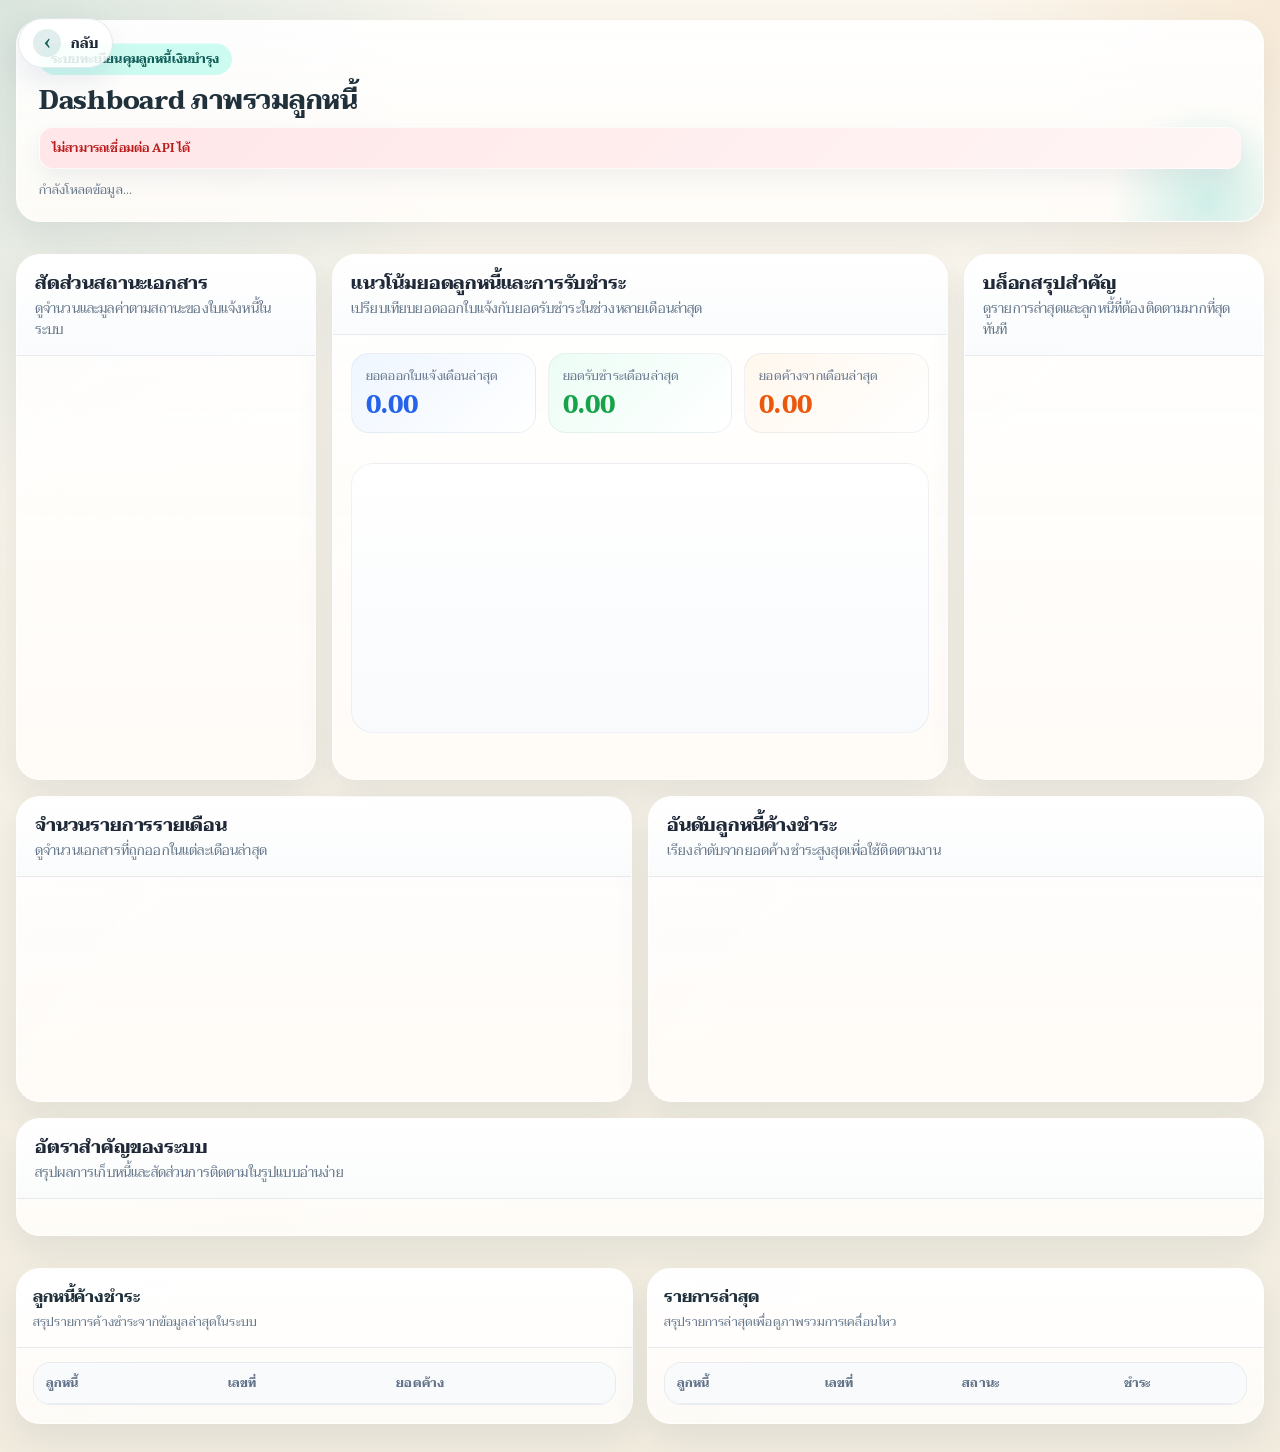
==== commit acad5bdc: "+" ====
--- a/Dashboard.html
+++ b/Dashboard.html
@@ -136,41 +136,47 @@
         border: 1px solid rgba(148, 163, 184, 0.24);
       }
 
-      .fab-create {
+      .fab-back {
         position: fixed;
-        right: 36px;
-        bottom: 28px;
-        z-index: 2000;
-        width: 72px;
-        height: 72px;
+        left: 18px;
+        top: 18px;
+        z-index: 2100;
+        display: inline-flex;
+        align-items: center;
+        gap: 10px;
+        padding: 10px 14px;
+        border-radius: 999px;
+        border: 1px solid rgba(148, 163, 184, 0.24);
+        background: rgba(255, 255, 255, 0.86);
+        color: var(--text);
+        box-shadow: 0 14px 26px rgba(148, 163, 184, 0.18);
+        cursor: pointer;
+        font-family: inherit;
+        font-weight: 700;
+        transition: transform 0.14s ease, box-shadow 0.14s ease, border-color 0.14s ease, background 0.14s ease;
+      }
+
+      .fab-back:hover {
+        transform: translateY(-1px);
+        box-shadow: 0 18px 32px rgba(148, 163, 184, 0.22);
+      }
+
+      .fab-back:active {
+        transform: translateY(0);
+      }
+
+      .fab-back .arrow {
+        width: 28px;
+        height: 28px;
+        border-radius: 999px;
         display: inline-flex;
         align-items: center;
         justify-content: center;
-        border: 0;
-        border-radius: 999px;
-        background: linear-gradient(135deg, var(--brand), #14b8a6);
-        color: #ffffff;
-        box-shadow: 0 20px 36px rgba(15, 118, 110, 0.28);
-        cursor: pointer;
-        transition: transform 0.16s ease, box-shadow 0.16s ease, opacity 0.16s ease;
-      }
-
-      .fab-create:hover {
-        transform: translateY(-2px) scale(1.02);
-        box-shadow: 0 24px 42px rgba(15, 118, 110, 0.32);
-      }
-
-      .fab-create:disabled {
-        opacity: 0.6;
-        cursor: not-allowed;
-        transform: none;
-      }
-
-      .fab-create .plus {
-        font-size: 42px;
+        background: rgba(15, 118, 110, 0.12);
+        color: var(--brand-strong);
+        flex: 0 0 auto;
+        font-size: 18px;
         line-height: 1;
-        font-weight: 400;
-        transform: translateY(-2px);
       }
 
       .search {
@@ -1164,12 +1170,77 @@
         pointer-events: none;
       }
 
+      .loader-overlay {
+        position: fixed;
+        inset: 0;
+        z-index: 3400;
+        display: flex;
+        align-items: center;
+        justify-content: center;
+        padding: 24px;
+        background: rgba(15, 23, 42, 0.24);
+        backdrop-filter: blur(10px);
+        -webkit-backdrop-filter: blur(10px);
+      }
+
+      .loader-overlay[hidden] {
+        display: none;
+      }
+
+      .loader-card {
+        width: min(320px, 100%);
+        display: grid;
+        place-items: center;
+        gap: 14px;
+        padding: 28px 24px;
+        border-radius: 28px;
+        border: 1px solid rgba(255, 255, 255, 0.82);
+        background: rgba(255, 255, 255, 0.98);
+        box-shadow: 0 28px 60px rgba(15, 23, 42, 0.18);
+        text-align: center;
+      }
+
+      .loader-spinner {
+        width: 56px;
+        height: 56px;
+        border-radius: 50%;
+        border: 4px solid rgba(15, 118, 110, 0.14);
+        border-top-color: var(--brand);
+        animation: page-spin 0.78s linear infinite;
+      }
+
+      .loader-title {
+        font-size: 22px;
+        font-weight: 700;
+        line-height: 1.15;
+      }
+
+      .loader-sub {
+        font-size: 13px;
+        color: var(--muted);
+        line-height: 1.6;
+      }
+
       html {
         scroll-behavior: smooth;
       }
 
       body {
         overflow-x: hidden;
+      }
+
+      body.ui-overlay-open {
+        overflow: hidden;
+      }
+
+      @keyframes page-spin {
+        from {
+          transform: rotate(0deg);
+        }
+
+        to {
+          transform: rotate(360deg);
+        }
       }
 
       .page,
@@ -1195,7 +1266,6 @@
       }
 
       .button,
-      .fab-create,
       .action-link,
       .search {
         transition:
@@ -1207,7 +1277,6 @@
       }
 
       body.is-busy .button,
-      body.is-busy .fab-create,
       body.is-busy .action-link,
       body.is-busy button {
         cursor: progress !important;
@@ -1221,7 +1290,6 @@
         .page,
         #app,
         .button,
-        .fab-create,
         .action-link,
         .chip {
           transition: none !important;
@@ -1317,15 +1385,10 @@
             "metrics";
         }
 
-        .fab-create {
-          right: 26px;
-          bottom: 24px;
-          width: 64px;
-          height: 64px;
-        }
-
-        .fab-create .plus {
-          font-size: 38px;
+        .fab-back {
+          left: 12px;
+          top: 12px;
+          padding: 9px 12px;
         }
       }
 
@@ -1387,19 +1450,6 @@
       <section class="hero">
         <div class="eyebrow">ระบบทะเบียนคุมลูกหนี้เงินบำรุง</div>
         <h1>Dashboard ภาพรวมลูกหนี้</h1>
-
-        <div class="hero-actions">
-          <button class="button secondary" onclick="openLedgerSheet()">เปิดทะเบียนลูกหนี้</button>
-          <button class="button ghost" onclick="refreshData()">รีเฟรช</button>
-        </div>
-
-        <input
-          id="searchInput"
-          class="search"
-          type="text"
-          placeholder="ค้นหาจากชื่อลูกหนี้, เลขที่ใบแจ้ง, สถานะ"
-          oninput="handleSearch(event)"
-        />
 
         <div class="notice" id="noticeBox"></div>
         <div class="error" id="errorBox"></div>
@@ -1505,7 +1555,7 @@
           <div class="panel-header">
             <div>
               <div class="panel-title">ลูกหนี้ค้างชำระ</div>
-              <div class="panel-sub">เปิดฟอร์มเพื่อแก้ไขหรือพิมพ์ซ้ำได้จากปุ่มในตาราง</div>
+              <div class="panel-sub">สรุปรายการค้างชำระจากข้อมูลล่าสุดในระบบ</div>
             </div>
           </div>
           <div class="panel-body">
@@ -1516,7 +1566,6 @@
                     <th>ลูกหนี้</th>
                     <th>เลขที่</th>
                     <th>ยอดค้าง</th>
-                    <th>เปิดฟอร์ม</th>
                   </tr>
                 </thead>
                 <tbody id="outstandingBody"></tbody>
@@ -1529,7 +1578,7 @@
           <div class="panel-header">
             <div>
               <div class="panel-title">รายการล่าสุด</div>
-              <div class="panel-sub">ตรวจสอบสถานะและเปิดไปยังหน้าฟอร์มได้ทันที</div>
+              <div class="panel-sub">สรุปรายการล่าสุดเพื่อดูภาพรวมการเคลื่อนไหว</div>
             </div>
           </div>
           <div class="panel-body">
@@ -1541,7 +1590,6 @@
                     <th>เลขที่</th>
                     <th>สถานะ</th>
                     <th>ชำระ</th>
-                    <th>เปิดฟอร์ม</th>
                   </tr>
                 </thead>
                 <tbody id="recentBody"></tbody>
@@ -1553,19 +1601,20 @@
 
     </div>
 
-    <button
-      id="createFab"
-      class="fab-create"
-      type="button"
-      title="เพิ่มใบแจ้งหนี้"
-      aria-label="เพิ่มใบแจ้งหนี้"
-      onclick="openCreateForm()"
-    >
-      <span class="plus">+</span>
+    <div class="loader-overlay" id="loadingOverlay" hidden aria-hidden="true">
+      <div class="loader-card">
+        <div class="loader-spinner" aria-hidden="true"></div>
+        <div class="loader-title" id="loadingOverlayTitle">กำลังโหลดแดชบอร์ด</div>
+        <div class="loader-sub" id="loadingOverlayText">ระบบกำลังดึงข้อมูลจาก API กรุณารอสักครู่</div>
+      </div>
+    </div>
+
+    <button class="fab-back" type="button" aria-label="กลับไปหน้ารายการติดตาม" title="กลับไปหน้ารายการติดตาม" onclick="goIndex()">
+      <span class="arrow">‹</span>
+      <span>กลับ</span>
     </button>
 
     <script>
-      let searchTimer = null;
       let appLinks = {};
 
       function formatMoney(value) {
@@ -1581,10 +1630,19 @@
         return 'pending';
       }
 
-      function setLoading(loading) {
+      function setLoading(loading, message) {
         document.getElementById('app').classList.toggle('loading', loading);
         document.body.classList.toggle('is-busy', loading);
-        document.getElementById('createFab').disabled = loading;
+        document.body.classList.toggle('ui-overlay-open', loading);
+        const loadingOverlay = document.getElementById('loadingOverlay');
+        const loadingText = document.getElementById('loadingOverlayText');
+        if (loadingOverlay) {
+          loadingOverlay.hidden = !loading;
+          loadingOverlay.setAttribute('aria-hidden', loading ? 'false' : 'true');
+        }
+        if (loadingText) {
+          loadingText.textContent = message || 'ระบบกำลังดึงข้อมูลจาก API กรุณารอสักครู่';
+        }
       }
 
       function showError(message) {
@@ -1658,6 +1716,10 @@
         }
       }
 
+      function isFileProtocol() {
+        return window.location.protocol === 'file:';
+      }
+
       function getConfigApiBaseUrl() {
         const configValue = normalizeApiBase(window.APP_STATIC_CONFIG && window.APP_STATIC_CONFIG.apiBase);
         if (configValue) {
@@ -1724,6 +1786,23 @@
       }
 
       function buildStaticPageUrl(fileName, params) {
+        if (isFileProtocol()) {
+          const searchParams = new URLSearchParams();
+          const apiBase = getApiBaseUrl();
+          if (apiBase) {
+            searchParams.set('apiBase', apiBase);
+          }
+          Object.keys(params || {}).forEach((key) => {
+            const value = params[key];
+            if (value === '' || value === null || typeof value === 'undefined') {
+              return;
+            }
+            searchParams.set(key, String(value));
+          });
+          const query = searchParams.toString();
+          return query ? `${fileName}?${query}` : fileName;
+        }
+
         const url = new URL(fileName, window.location.href);
         const apiBase = getApiBaseUrl();
         if (apiBase) {
@@ -1741,14 +1820,15 @@
         return url.toString();
       }
 
-      function buildFormPageUrl() {
-        return isAppsScriptRuntime() ? appLinks.formUrl : buildStaticPageUrl('InvoiceForm.html');
-      }
-
-      function buildDetailPageUrl(recordId) {
-        return isAppsScriptRuntime()
-          ? `${appLinks.detailUrl}${appLinks.detailUrl.includes('?') ? '&' : '?'}recordId=${encodeURIComponent(recordId)}`
-          : buildStaticPageUrl('DocumentDetail.html', { recordId });
+      function buildIndexPageUrl() {
+        if (isAppsScriptRuntime()) {
+          return appLinks.indexUrl || '';
+        }
+        return buildStaticPageUrl('index.html');
+      }
+
+      function goIndex() {
+        navigateTo(buildIndexPageUrl());
       }
 
       function parseApiPayload(text) {
@@ -1824,12 +1904,19 @@
           showError('ยังไม่พบ URL ที่ต้องการใช้งาน');
           return;
         }
-        window.open(url, '_blank', 'noopener');
+        const popup = window.open(url, '_blank', 'noopener');
+        if (!popup) {
+          window.location.assign(url);
+        }
       }
 
       function navigateTo(url) {
         if (!url) {
           showError('ยังไม่พบ URL ที่ต้องการใช้งาน');
+          return;
+        }
+        if (isFileProtocol()) {
+          window.location.href = url;
           return;
         }
         if (document.body.classList.contains('page-leaving')) {
@@ -1854,25 +1941,6 @@
 
         ready();
         window.addEventListener('pageshow', ready);
-      }
-
-      function openCreateForm() {
-        navigateTo(buildFormPageUrl());
-      }
-
-      function openLedgerSheet() {
-        openUrl(appLinks.ledgerUrl);
-      }
-
-      function openRecordDetail(recordId) {
-        navigateTo(buildDetailPageUrl(recordId));
-      }
-
-      function handleSearch(event) {
-        window.clearTimeout(searchTimer);
-        searchTimer = window.setTimeout(() => {
-          refreshData(event.target.value);
-        }, 250);
       }
 
       function iconSvg(name) {
@@ -1991,7 +2059,7 @@
         return formatMoney(amount);
       }
 
-      function renderDashboardEmpty(title, subtitle, actionLabel, action) {
+      function renderDashboardEmpty(title, subtitle) {
         return `
           <div class="dashboard-empty">
             <div class="dashboard-empty-icon" aria-hidden="true">
@@ -2036,9 +2104,7 @@
           }
           donut.innerHTML = renderDashboardEmpty(
             'ยังไม่มีข้อมูลสถานะ',
-            'เพิ่มหรือบันทึกใบแจ้งหนี้ก่อน แล้วระบบจะสรุปสัดส่วนสถานะของเอกสารให้อัตโนมัติ',
-            'เพิ่มใบแจ้งหนี้',
-            'openCreateForm()'
+            'เมื่อมีใบแจ้งหนี้ในระบบ ส่วนนี้จะแสดงสัดส่วนสถานะของเอกสารให้อัตโนมัติ'
           );
           return;
         }
@@ -2109,9 +2175,7 @@
         if (!Array.isArray(items) || !items.length) {
           return renderDashboardEmpty(
             'ยังไม่มีข้อมูลแนวโน้มรายเดือน',
-            'เมื่อมีการออกเอกสารหลายเดือน ระบบจะแสดงกราฟเปรียบเทียบยอดออกใบแจ้ง ยอดรับชำระ และยอดค้างในส่วนนี้',
-            'เพิ่มใบแจ้งหนี้',
-            'openCreateForm()'
+            'เมื่อมีการออกเอกสารหลายเดือน ระบบจะแสดงกราฟเปรียบเทียบยอดออกใบแจ้ง ยอดรับชำระ และยอดค้างในส่วนนี้'
           );
         }
 
@@ -2224,9 +2288,7 @@
               .join('')
           : renderDashboardEmpty(
               'ยังไม่มีจำนวนรายการรายเดือน',
-              'เพิ่มเอกสารในระบบเพื่อเริ่มสร้างกราฟจำนวนรายการรายเดือน',
-              'เพิ่มใบแจ้งหนี้',
-              'openCreateForm()'
+              'เมื่อมีเอกสารในระบบ ส่วนนี้จะแสดงกราฟจำนวนรายการรายเดือน'
             );
       }
 
@@ -2258,9 +2320,7 @@
           .join('')
           : renderDashboardEmpty(
               'ยังไม่มีอัตราสำคัญของระบบ',
-              'เมื่อมีข้อมูลใบแจ้งหนี้ในระบบ ส่วนนี้จะแสดงอัตราการเก็บหนี้และสัดส่วนสำคัญให้อัตโนมัติ',
-              'เพิ่มใบแจ้งหนี้',
-              'openCreateForm()'
+              'เมื่อมีข้อมูลใบแจ้งหนี้ในระบบ ส่วนนี้จะแสดงอัตราการเก็บหนี้และสัดส่วนสำคัญให้อัตโนมัติ'
             );
       }
 
@@ -2284,9 +2344,6 @@
                   <div class="value">${escapeHtml(latestRecord.updatedAt || latestRecord.invoiceDate || '-')}</div>
                 </div>
               </div>
-              <div class="highlight-actions">
-                <button class="action-link" onclick="openRecordDetail('${latestRecord.recordId}')">เปิดรายการล่าสุด</button>
-              </div>
             </div>
           `);
         }
@@ -2307,11 +2364,6 @@
                   <div class="value">${escapeHtml(topDebtor.latestInvoiceNumber || '-')}</div>
                 </div>
               </div>
-              ${topDebtor.latestRecordId ? `
-                <div class="highlight-actions">
-                  <button class="action-link" onclick="openRecordDetail('${topDebtor.latestRecordId}')">เปิดรายการค้างล่าสุด</button>
-                </div>
-              ` : ''}
             </div>
           `);
         }
@@ -2320,9 +2372,7 @@
           ? blocks.join('')
           : renderDashboardEmpty(
               'ยังไม่มีบล็อกสรุปสำคัญ',
-              'เมื่อมีรายการล่าสุดหรือลูกหนี้ค้างชำระ ระบบจะแสดงกล่องสรุปในส่วนนี้',
-              'เพิ่มใบแจ้งหนี้',
-              'openCreateForm()'
+              'เมื่อมีรายการล่าสุดหรือลูกหนี้ค้างชำระ ระบบจะแสดงกล่องสรุปในส่วนนี้'
             );
       }
 
@@ -2348,16 +2398,14 @@
               .join('')
           : renderDashboardEmpty(
               'ยังไม่มีอันดับลูกหนี้ค้างชำระ',
-              'เมื่อมีรายการค้างชำระ ระบบจะจัดอันดับลูกหนี้ที่ต้องติดตามในส่วนนี้',
-              'เพิ่มใบแจ้งหนี้',
-              'openCreateForm()'
+              'เมื่อมีรายการค้างชำระ ระบบจะจัดอันดับลูกหนี้ที่ต้องติดตามในส่วนนี้'
             );
       }
 
       function renderOutstanding(rows) {
         const body = document.getElementById('outstandingBody');
         if (!rows.length) {
-          body.innerHTML = `<tr><td colspan="4" class="empty">ไม่มีรายการค้างชำระ</td></tr>`;
+          body.innerHTML = `<tr><td colspan="3" class="empty">ไม่มีรายการค้างชำระ</td></tr>`;
           return;
         }
 
@@ -2371,7 +2419,6 @@
                 </td>
                 <td>${escapeHtml(row.invoiceNumber)}</td>
                 <td>${formatMoney(row.outstandingAmount)}</td>
-                <td><button class="action-link" onclick="openRecordDetail('${row.recordId}')">ดูรายละเอียด</button></td>
               </tr>
             `
           )
@@ -2381,7 +2428,7 @@
       function renderRecent(rows) {
         const body = document.getElementById('recentBody');
         if (!rows.length) {
-          body.innerHTML = `<tr><td colspan="5" class="empty">ยังไม่มีรายการในระบบ</td></tr>`;
+          body.innerHTML = `<tr><td colspan="4" class="empty">ยังไม่มีรายการในระบบ</td></tr>`;
           return;
         }
 
@@ -2393,7 +2440,6 @@
                 <td>${escapeHtml(row.invoiceNumber)}</td>
                 <td><span class="chip ${statusClass(row.displayStatus)}">${escapeHtml(row.displayStatus)}</span></td>
                 <td>${escapeHtml(row.paidDate || '-')}</td>
-                <td><button class="action-link" onclick="openRecordDetail('${row.recordId}')">ดูเอกสาร</button></td>
               </tr>
             `
           )
@@ -2413,14 +2459,13 @@
         renderRanking(data.topDebtors || []);
         renderOutstanding(data.outstanding || []);
         renderRecent(data.recent || []);
-        document.getElementById('updatedAt').textContent = 'อัปเดตล่าสุด: ' + (data.lastUpdated || '-');
+        document.getElementById('updatedAt').textContent = 'อัปเดตล่าสุด: ' + formatLastUpdated(data.lastUpdated || '-');
         setLoading(false);
       }
 
-      async function refreshData(query) {
-        setLoading(true);
+      async function refreshData() {
+        setLoading(true, 'กำลังโหลดข้อมูลแดชบอร์ด...');
         clearError();
-        const search = typeof query === 'string' ? query : document.getElementById('searchInput').value;
         if (isAppsScriptRuntime()) {
           google.script.run
             .withSuccessHandler(render)
@@ -2428,12 +2473,12 @@
               setLoading(false);
               showError(error.message || String(error));
             })
-            .getDashboardData(search);
+            .getDashboardData('');
           return;
         }
 
         try {
-          const data = await apiGet('dashboard', { query: search });
+          const data = await apiGet('dashboard', { query: '' });
           render(data);
         } catch (error) {
           setLoading(false);
@@ -2450,9 +2495,89 @@
           .replace(/'/g, '&#39;');
       }
 
+      function parseLastUpdatedParts(value) {
+        const text = String(value || '').trim();
+        if (!text || text === '-') {
+          return null;
+        }
+
+        const slashPattern = /^(\d{1,2})\/(\d{1,2})\/(\d{4})(?:\s+(\d{1,2}):(\d{2})(?::(\d{2}))?)?$/;
+        const slashMatch = slashPattern.exec(text);
+        if (slashMatch) {
+          const day = Number(slashMatch[1]);
+          const month = Number(slashMatch[2]) - 1;
+          let year = Number(slashMatch[3]);
+          if (year > 2400) {
+            year -= 543;
+          }
+          const hour = slashMatch[4] ? Number(slashMatch[4]) : null;
+          const minute = slashMatch[5] ? Number(slashMatch[5]) : null;
+          if (month >= 0 && month <= 11) {
+            return { day, month, yearBe: year + 543, hour, minute };
+          }
+        }
+
+        const thaiPattern = /^(\d{1,2})\s+([^\s]+)\s+(?:พ\.ศ\.\s*)?(\d{4})(?:\s+เวลา(?:ไทย)?\s*(\d{1,2}):(\d{2}))?/;
+        const thaiMatch = thaiPattern.exec(text);
+        if (thaiMatch) {
+          const day = Number(thaiMatch[1]);
+          const monthName = thaiMatch[2].trim();
+          const months = [
+            'มกราคม',
+            'กุมภาพันธ์',
+            'มีนาคม',
+            'เมษายน',
+            'พฤษภาคม',
+            'มิถุนายน',
+            'กรกฎาคม',
+            'สิงหาคม',
+            'กันยายน',
+            'ตุลาคม',
+            'พฤศจิกายน',
+            'ธันวาคม'
+          ];
+          const month = months.findIndex((m) => m === monthName);
+          const yearBe = Number(thaiMatch[3]);
+          const hour = thaiMatch[4] ? Number(thaiMatch[4]) : null;
+          const minute = thaiMatch[5] ? Number(thaiMatch[5]) : null;
+          if (month >= 0) {
+            return { day, month, yearBe, hour, minute };
+          }
+        }
+
+        return null;
+      }
+
+      function formatLastUpdated(value) {
+        const parts = parseLastUpdatedParts(value);
+        if (!parts) {
+          return String(value || '-');
+        }
+        const months = [
+          'มกราคม',
+          'กุมภาพันธ์',
+          'มีนาคม',
+          'เมษายน',
+          'พฤษภาคม',
+          'มิถุนายน',
+          'กรกฎาคม',
+          'สิงหาคม',
+          'กันยายน',
+          'ตุลาคม',
+          'พฤศจิกายน',
+          'ธันวาคม'
+        ];
+        if (parts.hour == null || parts.minute == null) {
+          return `${parts.day} ${months[parts.month]} ${parts.yearBe}`;
+        }
+        const hh = String(parts.hour).padStart(2, '0');
+        const mm = String(parts.minute).padStart(2, '0');
+        return `${parts.day} ${months[parts.month]} ${parts.yearBe} เวลา ${hh}:${mm} น.`;
+      }
+
       async function bootstrap() {
         await waitStaticConfigReady();
-        refreshData('');
+        refreshData();
       }
 
       initializePageMotion();
